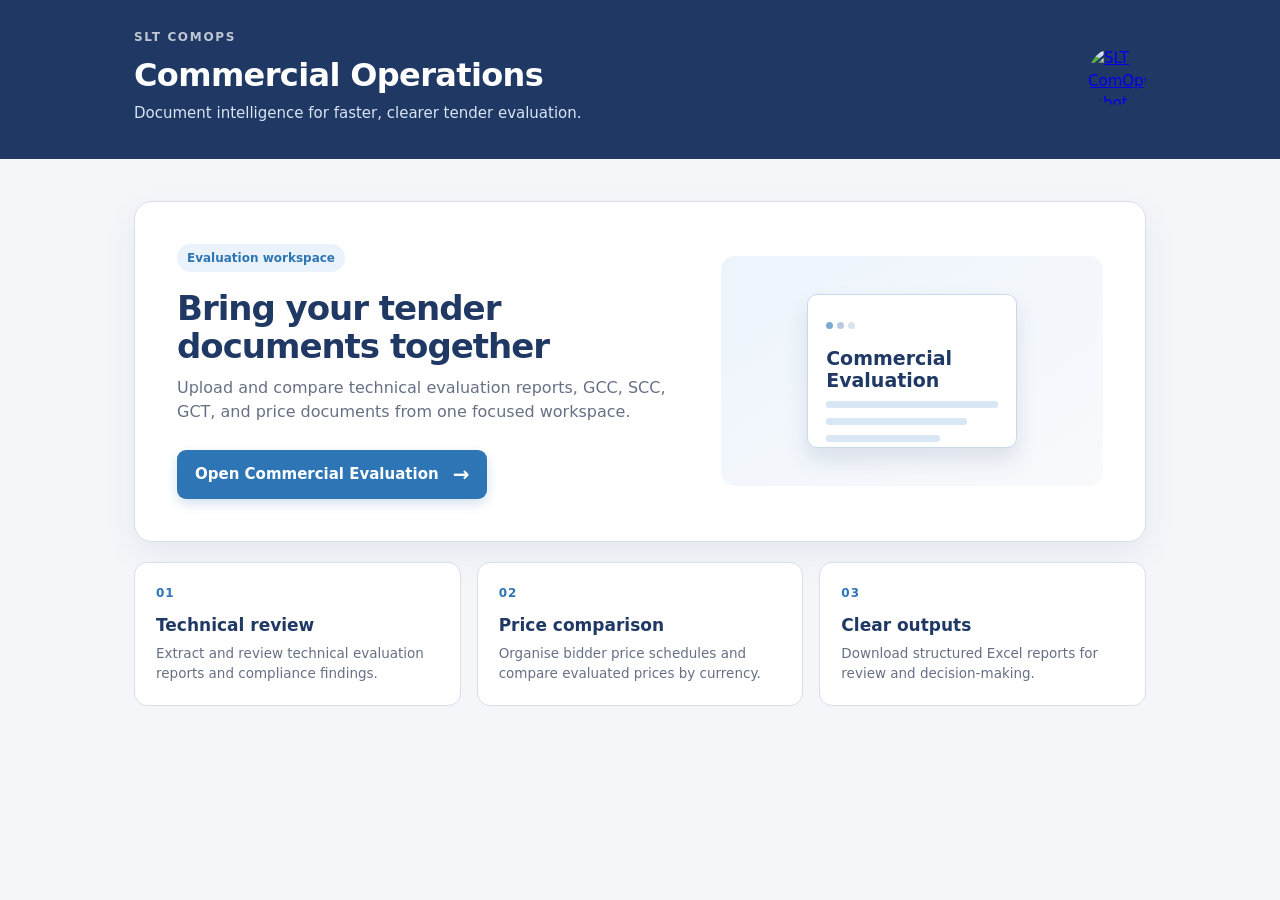
==== Frontend/Main/main.html @ 9ecb38a2 "modify the price document excel output files usd rate getting from the CBSL official site and rate u" ====
<!doctype html>
<html lang="en">
<head>
<meta charset="utf-8">
<meta name="viewport" content="width=device-width, initial-scale=1">
<title>ComOps</title>
<link rel="stylesheet" href="main.css">
</head>
<body>
<header>
  <div class="wrap header-wrap">
    <div>
      <div class="eyebrow">SLT ComOps</div>
      <h1>Commercial Operations</h1>
      <p>Document intelligence for faster, clearer tender evaluation.</p>
    </div>
    <a class="robot-display header-robot" href="/chatbot" aria-label="Open ComOps chatbot" title="Open ComOps chatbot"><img class="robot-art" src="/chatbot.jpg" alt="SLT ComOps robot"></a>
  </div>
</header>
<main>
  <div class="wrap">
    <section class="hero-card">
      <div class="hero-copy">
        <span class="pill">Evaluation workspace</span>
        <h2>Bring your tender documents together</h2>
        <p>Upload and compare technical evaluation reports, GCC, SCC, GCT, and price documents from one focused workspace.</p>
        <a class="primary-button" href="/commercial-evaluation">Open Commercial Evaluation <span aria-hidden="true">→</span></a>
      </div>
      <div class="hero-visual" aria-hidden="true">
        <div class="visual-window"><span></span><span></span><span></span><b>Commercial<br>Evaluation</b><i></i><i></i><i></i></div>
      </div>
    </section>
    <section class="feature-grid" aria-label="Available capabilities">
      <article><div class="feature-icon">01</div><h3>Technical review</h3><p>Extract and review technical evaluation reports and compliance findings.</p></article>
      <article><div class="feature-icon">02</div><h3>Price comparison</h3><p>Organise bidder price schedules and compare evaluated prices by currency.</p></article>
      <article><div class="feature-icon">03</div><h3>Clear outputs</h3><p>Download structured Excel reports for review and decision-making.</p></article>
    </section>
  </div>
</main>
</body>
</html>
---- Frontend/Main/main.css ----
:root{--navy:#1f3864;--blue:#2e75b6;--bg:#f4f6fa;--card:#fff;--ink:#1c2530;--mut:#667085;--line:#d9dee7;--soft:#eaf2fb}
*{box-sizing:border-box}
body{margin:0;background:var(--bg);color:var(--ink);font:15px/1.5 system-ui,-apple-system,"Segoe UI",Roboto,sans-serif}
.wrap{max-width:1060px;margin:0 auto;padding:0 24px}
header{background:var(--navy);color:#fff;padding:28px 0 34px}
.header-wrap{display:flex;align-items:center;justify-content:space-between;gap:24px}
.eyebrow{font-size:12px;letter-spacing:.14em;text-transform:uppercase;opacity:.72;font-weight:700}
h1{margin:5px 0 3px;font-size:32px;letter-spacing:-.02em}
header p{margin:0;color:#d9e4f4;font-size:15px}
.header-robot{display:block;width:58px;height:58px;overflow:hidden;border-radius:50%;flex:0 0 58px}
.robot-art{display:block;width:100%;height:100%;object-fit:cover}
main{padding:42px 0 64px}
.hero-card{display:grid;grid-template-columns:1.15fr .85fr;gap:28px;align-items:center;background:var(--card);border:1px solid var(--line);border-radius:18px;padding:42px;box-shadow:0 12px 32px rgba(31,56,100,.07)}
.pill{display:inline-block;padding:5px 10px;border-radius:99px;background:var(--soft);color:var(--blue);font-size:12px;font-weight:700}
h2{margin:17px 0 10px;color:var(--navy);font-size:34px;line-height:1.14;letter-spacing:-.03em}
.hero-copy p{max-width:560px;margin:0 0 26px;color:var(--mut);font-size:16px}
.primary-button{display:inline-flex;align-items:center;gap:14px;padding:13px 18px;border-radius:9px;background:var(--blue);color:#fff;text-decoration:none;font-weight:700;box-shadow:0 5px 12px rgba(46,117,182,.2);transition:transform .15s,background .15s}
.primary-button:hover{background:#245e94;transform:translateY(-1px)}
.primary-button span{font-size:20px;line-height:1}
.hero-visual{min-height:230px;display:grid;place-items:center;background:linear-gradient(145deg,#edf4fc,#f8fafc);border-radius:14px}
.visual-window{position:relative;width:210px;height:154px;padding:35px 18px 12px;border:1px solid #c8d8eb;border-radius:10px;background:#fff;box-shadow:0 12px 22px rgba(31,56,100,.12);color:var(--navy);font-size:19px;font-weight:800;line-height:1.12}
.visual-window>span{position:relative;display:inline-block;width:7px;height:7px;margin-right:4px;top:-18px;border-radius:50%;background:#7da9d2}.visual-window>span:nth-child(2){background:#b9cae0}.visual-window>span:nth-child(3){background:#d9e3ee}
.visual-window b{display:block;margin-top:-3px}.visual-window i{display:block;height:7px;margin-top:10px;border-radius:3px;background:#d9e6f3}.visual-window i:nth-last-child(1){width:66%}.visual-window i:nth-last-child(2){width:82%}
.feature-grid{display:grid;grid-template-columns:repeat(3,1fr);gap:16px;margin-top:20px}
.feature-grid article{background:var(--card);border:1px solid var(--line);border-radius:13px;padding:21px}
.feature-icon{color:var(--blue);font-size:12px;font-weight:800;letter-spacing:.08em}.feature-grid h3{margin:11px 0 5px;color:var(--navy);font-size:17px}.feature-grid p{margin:0;color:var(--mut);font-size:13.5px}
@media(max-width:720px){.hero-card{grid-template-columns:1fr;padding:28px}.hero-visual{min-height:190px}h2{font-size:29px}.feature-grid{grid-template-columns:1fr}.wrap{padding:0 16px}}
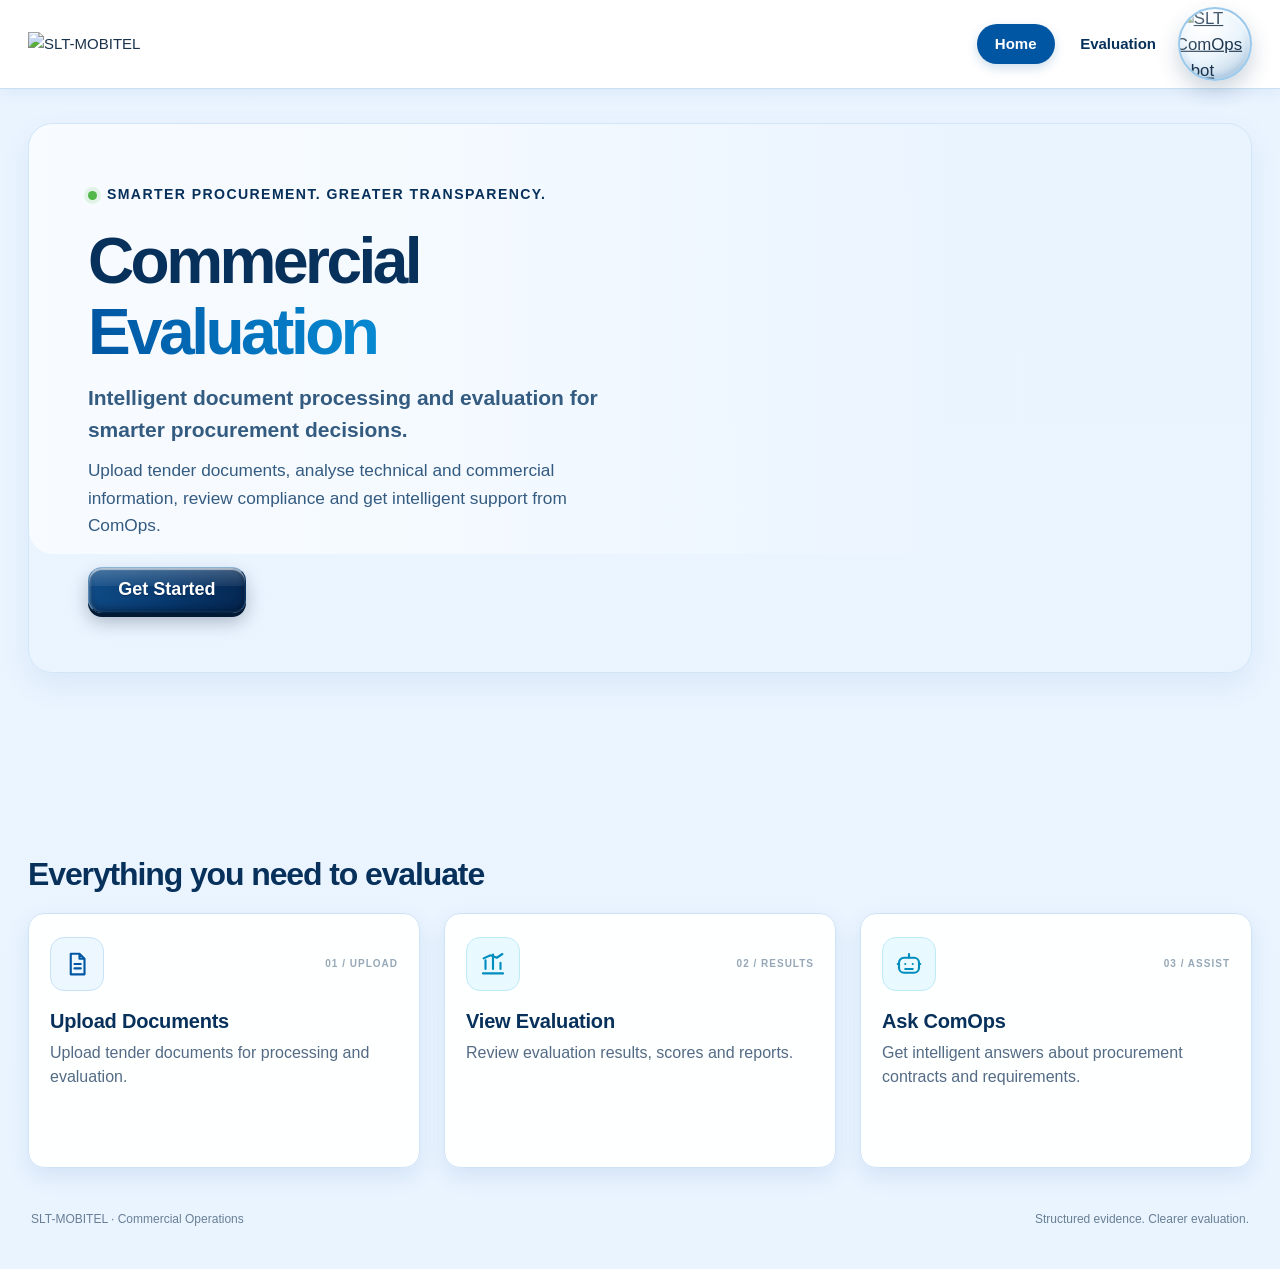
==== commit 4a78502c: "Redesign SLT-MOBITEL frontend and evaluation workflow" ====
--- a/Frontend/Main/main.html
+++ b/Frontend/Main/main.html
@@ -1,41 +1,69 @@
 <!doctype html>
 <html lang="en">
 <head>
-<meta charset="utf-8">
-<meta name="viewport" content="width=device-width, initial-scale=1">
-<title>ComOps</title>
-<link rel="stylesheet" href="main.css">
+  <meta charset="utf-8">
+  <meta name="viewport" content="width=device-width, initial-scale=1">
+  <meta name="theme-color" content="#07305B">
+  <title>SLT-MOBITEL | Commercial Operations</title>
+  <link rel="stylesheet" href="main.css">
 </head>
 <body>
-<header>
-  <div class="wrap header-wrap">
-    <div>
-      <div class="eyebrow">SLT ComOps</div>
-      <h1>Commercial Operations</h1>
-      <p>Document intelligence for faster, clearer tender evaluation.</p>
+  <header class="site-header">
+    <div class="wrap header-wrap">
+      <a class="brand-lockup" href="/" aria-label="SLT-MOBITEL Commercial Operations home">
+        <img class="slt-logo" src="/main-images/logo.png" alt="SLT-MOBITEL">
+      </a>
+      <nav class="main-nav" aria-label="Main navigation">
+        <a class="nav-link" href="/" aria-current="page">Home</a>
+        <a class="nav-link" href="/commercial-evaluation">Evaluation</a>
+        <a class="robot-display header-robot" href="/chatbot" aria-label="Open ComOps chatbot" title="Open ComOps chatbot">
+          <img class="robot-art" src="/chatbot.jpg" alt="SLT ComOps robot">
+        </a>
+      </nav>
     </div>
-    <a class="robot-display header-robot" href="/chatbot" aria-label="Open ComOps chatbot" title="Open ComOps chatbot"><img class="robot-art" src="/chatbot.jpg" alt="SLT ComOps robot"></a>
-  </div>
-</header>
-<main>
-  <div class="wrap">
-    <section class="hero-card">
-      <div class="hero-copy">
-        <span class="pill">Evaluation workspace</span>
-        <h2>Bring your tender documents together</h2>
-        <p>Upload and compare technical evaluation reports, GCC, SCC, GCT, and price documents from one focused workspace.</p>
-        <a class="primary-button" href="/commercial-evaluation">Open Commercial Evaluation <span aria-hidden="true">→</span></a>
-      </div>
-      <div class="hero-visual" aria-hidden="true">
-        <div class="visual-window"><span></span><span></span><span></span><b>Commercial<br>Evaluation</b><i></i><i></i><i></i></div>
-      </div>
-    </section>
-    <section class="feature-grid" aria-label="Available capabilities">
-      <article><div class="feature-icon">01</div><h3>Technical review</h3><p>Extract and review technical evaluation reports and compliance findings.</p></article>
-      <article><div class="feature-icon">02</div><h3>Price comparison</h3><p>Organise bidder price schedules and compare evaluated prices by currency.</p></article>
-      <article><div class="feature-icon">03</div><h3>Clear outputs</h3><p>Download structured Excel reports for review and decision-making.</p></article>
-    </section>
-  </div>
-</main>
+  </header>
+
+  <main>
+    <div class="wrap page-content">
+      <section class="hero-card" aria-labelledby="hero-title">
+        <div class="hero-copy">
+          <span class="eyebrow"><span class="eyebrow-dot"></span> Smarter procurement. Greater transparency.</span>
+          <h1 id="hero-title"><span class="title-commercial">Commercial</span><span class="title-evaluation">Evaluation</span></h1>
+          <p class="hero-support">Intelligent document processing and evaluation for smarter procurement decisions.</p>
+          <p class="hero-description">Upload tender documents, analyse technical and commercial information, review compliance and get intelligent support from ComOps.</p>
+          <div class="hero-actions">
+            <a class="primary-button" href="/commercial-evaluation" aria-label="Get started and open Commercial Evaluation">Get Started</a>
+          </div>
+        </div>
+        <div class="hero-visual" aria-label="SLT-MOBITEL office building">
+          <img class="building-image" src="/main-images/background.png" alt="SLT-MOBITEL building beneath a blue sky">
+          <span class="image-curve image-curve-cyan" aria-hidden="true"></span>
+          <span class="image-curve image-curve-green" aria-hidden="true"></span>
+        </div>
+      </section>
+
+      <section class="capabilities" aria-labelledby="capabilities-title">
+        <div class="section-heading">
+          <div><h2 id="capabilities-title">Everything you need to evaluate</h2></div>
+        </div>
+        <div class="feature-grid">
+          <a class="feature-card feature-technical" href="/commercial-evaluation" aria-label="Upload tender documents">
+            <div class="feature-heading"><span class="feature-icon" aria-hidden="true"><svg viewBox="0 0 24 24"><path d="M7 3.75h7l4 4v12.5H7zM14 3.75v4h4M10 12h5M10 15.5h5"/></svg></span><span class="feature-index">01 / UPLOAD</span></div>
+            <h3>Upload Documents</h3><p>Upload tender documents for processing and evaluation.</p>
+          </a>
+          <a class="feature-card feature-pricing" href="/commercial-evaluation" aria-label="Open the evaluation workspace to view results">
+            <div class="feature-heading"><span class="feature-icon" aria-hidden="true"><svg viewBox="0 0 24 24"><path d="M4 19.5h16M6 16V9m6 7V4.5m6 11.5v-5"/><path d="M4.5 7.5 10 5l5 2 4.5-3"/></svg></span><span class="feature-index">02 / RESULTS</span></div>
+            <h3>View Evaluation</h3><p>Review evaluation results, scores and reports.</p>
+          </a>
+          <a class="feature-card feature-comops" href="/chatbot" aria-label="Ask ComOps about procurement contracts and requirements">
+            <div class="feature-heading"><span class="feature-icon" aria-hidden="true"><svg viewBox="0 0 24 24"><rect x="4" y="7" width="16" height="12" rx="4"/><path d="M9 12h.01M15 12h.01M9 16h6M12 4v3M3 12h1M20 12h1"/></svg></span><span class="feature-index">03 / ASSIST</span></div>
+            <h3>Ask ComOps</h3><p>Get intelligent answers about procurement contracts and requirements.</p>
+          </a>
+        </div>
+      </section>
+
+      <footer class="page-footer"><span>SLT-MOBITEL · Commercial Operations</span><span>Structured evidence. Clearer evaluation.</span></footer>
+    </div>
+  </main>
 </body>
 </html>
--- a/Frontend/Main/main.css
+++ b/Frontend/Main/main.css
@@ -1,27 +1,508 @@
-:root{--navy:#1f3864;--blue:#2e75b6;--bg:#f4f6fa;--card:#fff;--ink:#1c2530;--mut:#667085;--line:#d9dee7;--soft:#eaf2fb}
-*{box-sizing:border-box}
-body{margin:0;background:var(--bg);color:var(--ink);font:15px/1.5 system-ui,-apple-system,"Segoe UI",Roboto,sans-serif}
-.wrap{max-width:1060px;margin:0 auto;padding:0 24px}
-header{background:var(--navy);color:#fff;padding:28px 0 34px}
-.header-wrap{display:flex;align-items:center;justify-content:space-between;gap:24px}
-.eyebrow{font-size:12px;letter-spacing:.14em;text-transform:uppercase;opacity:.72;font-weight:700}
-h1{margin:5px 0 3px;font-size:32px;letter-spacing:-.02em}
-header p{margin:0;color:#d9e4f4;font-size:15px}
-.header-robot{display:block;width:58px;height:58px;overflow:hidden;border-radius:50%;flex:0 0 58px}
-.robot-art{display:block;width:100%;height:100%;object-fit:cover}
-main{padding:42px 0 64px}
-.hero-card{display:grid;grid-template-columns:1.15fr .85fr;gap:28px;align-items:center;background:var(--card);border:1px solid var(--line);border-radius:18px;padding:42px;box-shadow:0 12px 32px rgba(31,56,100,.07)}
-.pill{display:inline-block;padding:5px 10px;border-radius:99px;background:var(--soft);color:var(--blue);font-size:12px;font-weight:700}
-h2{margin:17px 0 10px;color:var(--navy);font-size:34px;line-height:1.14;letter-spacing:-.03em}
-.hero-copy p{max-width:560px;margin:0 0 26px;color:var(--mut);font-size:16px}
-.primary-button{display:inline-flex;align-items:center;gap:14px;padding:13px 18px;border-radius:9px;background:var(--blue);color:#fff;text-decoration:none;font-weight:700;box-shadow:0 5px 12px rgba(46,117,182,.2);transition:transform .15s,background .15s}
-.primary-button:hover{background:#245e94;transform:translateY(-1px)}
-.primary-button span{font-size:20px;line-height:1}
-.hero-visual{min-height:230px;display:grid;place-items:center;background:linear-gradient(145deg,#edf4fc,#f8fafc);border-radius:14px}
-.visual-window{position:relative;width:210px;height:154px;padding:35px 18px 12px;border:1px solid #c8d8eb;border-radius:10px;background:#fff;box-shadow:0 12px 22px rgba(31,56,100,.12);color:var(--navy);font-size:19px;font-weight:800;line-height:1.12}
-.visual-window>span{position:relative;display:inline-block;width:7px;height:7px;margin-right:4px;top:-18px;border-radius:50%;background:#7da9d2}.visual-window>span:nth-child(2){background:#b9cae0}.visual-window>span:nth-child(3){background:#d9e3ee}
-.visual-window b{display:block;margin-top:-3px}.visual-window i{display:block;height:7px;margin-top:10px;border-radius:3px;background:#d9e6f3}.visual-window i:nth-last-child(1){width:66%}.visual-window i:nth-last-child(2){width:82%}
-.feature-grid{display:grid;grid-template-columns:repeat(3,1fr);gap:16px;margin-top:20px}
-.feature-grid article{background:var(--card);border:1px solid var(--line);border-radius:13px;padding:21px}
-.feature-icon{color:var(--blue);font-size:12px;font-weight:800;letter-spacing:.08em}.feature-grid h3{margin:11px 0 5px;color:var(--navy);font-size:17px}.feature-grid p{margin:0;color:var(--mut);font-size:13.5px}
-@media(max-width:720px){.hero-card{grid-template-columns:1fr;padding:28px}.hero-visual{min-height:190px}h2{font-size:29px}.feature-grid{grid-template-columns:1fr}.wrap{padding:0 16px}}
+:root {
+  color-scheme: light;
+  --slt-blue: #0056a2;
+  --slt-navy: #07305b;
+  --slt-green: #50b748;
+  --slt-cyan: #00b4eb;
+  --ink: #19324b;
+  --muted: #657b90;
+  --line: #dce7f0;
+  --page: #f1f6fb;
+  --white: #fff;
+}
+
+* { box-sizing: border-box; }
+html { scroll-behavior: smooth; }
+body {
+  min-width: 320px;
+  margin: 0;
+  color: var(--ink);
+  background: var(--page);
+  font: 15px/1.55 Inter, "Segoe UI", Arial, sans-serif;
+}
+a { color: inherit; }
+.wrap { width: min(1160px, calc(100% - 48px)); margin: 0 auto; }
+
+.site-header {
+  position: relative;
+  z-index: 2;
+  border-bottom: 1px solid rgba(220, 231, 240, .85);
+  background: rgba(255, 255, 255, .92);
+  box-shadow: 0 4px 16px rgba(7, 48, 91, .045);
+  backdrop-filter: blur(16px);
+}
+.header-wrap { display: flex; min-height: 82px; align-items: center; justify-content: space-between; gap: 24px; }
+.brand-lockup { display: grid; gap: 1px; text-decoration: none; }
+.brand-wordmark { color: var(--slt-navy); font-size: 20px; font-weight: 850; letter-spacing: -.055em; line-height: 1.1; }
+.brand-wordmark span { color: var(--slt-green); }
+.brand-caption { color: #7790a6; font-size: 9px; font-weight: 750; letter-spacing: .17em; }
+.main-nav { display: flex; align-items: center; gap: 24px; }
+.nav-link { color: var(--slt-navy); font-size: 13px; font-weight: 700; text-decoration: none; transition: color .18s ease; }
+.nav-link[aria-current="page"] { color: var(--slt-blue); }
+.nav-link:hover { color: var(--slt-blue); }
+.robot-display {
+  position: relative;
+  display: block;
+  width: 58px;
+  height: 58px;
+  overflow: hidden;
+  border: 2px solid #a5c9e8;
+  border-radius: 50%;
+  background: radial-gradient(circle at 35% 25%, #fff, #e9f4fc 55%, #c6def3);
+  box-shadow: 0 8px 18px rgba(7, 48, 91, .15), inset 0 1px 3px #fff;
+  transition: transform .2s ease, box-shadow .2s ease;
+}
+.robot-display:hover { transform: translateY(-2px); box-shadow: 0 11px 22px rgba(7, 48, 91, .2), inset 0 1px 3px #fff; }
+.robot-art { display: block; width: 100%; height: 100%; object-fit: cover; object-position: center 46%; transform: scale(1.12); }
+.robot-display::after { position: absolute; inset: 0; border-radius: inherit; background: linear-gradient(145deg, rgba(255,255,255,.36), transparent 55%, rgba(7,48,91,.12)); content: ""; pointer-events: none; }
+.robot-display:focus-visible, a:focus-visible { outline: 3px solid rgba(0, 180, 235, .55); outline-offset: 3px; }
+
+main { padding: 44px 0 28px; }
+.page-content { display: grid; gap: 34px; }
+.hero-card {
+  position: relative;
+  display: grid;
+  grid-template-columns: minmax(0, 1.02fr) minmax(360px, .98fr);
+  align-items: center;
+  gap: 32px;
+  min-height: 400px;
+  overflow: hidden;
+  padding: clamp(34px, 5vw, 62px);
+  border: 1px solid rgba(133, 183, 222, .32);
+  border-radius: 28px;
+  background: linear-gradient(119deg, #07305b 0%, #064b87 58%, #006aad 100%);
+  box-shadow: 0 22px 55px rgba(7, 48, 91, .17), inset 0 1px rgba(255,255,255,.12);
+  color: var(--white);
+}
+.hero-card::before { position: absolute; top: -210px; right: 23%; width: 430px; height: 430px; border: 1px solid rgba(133, 215, 246, .15); border-radius: 50%; content: ""; }
+.hero-card::after { position: absolute; right: -145px; bottom: -275px; width: 520px; height: 520px; border: 1px solid rgba(133, 215, 246, .12); border-radius: 50%; content: ""; }
+.hero-copy { position: relative; z-index: 1; max-width: 600px; }
+.eyebrow, .section-kicker { display: inline-flex; align-items: center; gap: 9px; color: #a8dbf4; font-size: 10px; font-weight: 800; letter-spacing: .16em; text-transform: uppercase; }
+.eyebrow-dot, .assistant-label span { width: 8px; height: 8px; border-radius: 50%; background: var(--slt-green); box-shadow: 0 0 0 4px rgba(80,183,72,.13); }
+.hero-card h1 { max-width: 610px; margin: 18px 0 14px; color: #fff; font-size: clamp(38px, 5vw, 58px); font-weight: 760; letter-spacing: -.055em; line-height: 1.04; }
+.hero-copy > p { max-width: 540px; margin: 0; color: rgba(235, 245, 253, .82); font-size: 16px; line-height: 1.75; }
+.hero-actions { display: flex; flex-wrap: wrap; gap: 12px; margin-top: 26px; }
+.primary-button, .secondary-button { display: inline-flex; min-height: 48px; align-items: center; justify-content: center; gap: 14px; padding: 0 18px; border: 1px solid transparent; border-radius: 11px; font-size: 13px; font-weight: 750; text-decoration: none; transition: transform .18s ease, box-shadow .18s ease, background .18s ease; }
+.primary-button { background: var(--slt-green); color: #073b2d; box-shadow: 0 8px 20px rgba(13, 36, 35, .2), inset 0 1px rgba(255,255,255,.28); }
+.primary-button:hover { transform: translateY(-2px); background: #63c35a; box-shadow: 0 12px 24px rgba(13, 36, 35, .26); }
+.primary-button span, .secondary-button span { font-size: 19px; line-height: 1; }
+.secondary-button { border-color: rgba(220, 239, 252, .38); background: rgba(255,255,255,.07); color: #fff; }
+.secondary-button:hover { transform: translateY(-2px); background: rgba(255,255,255,.14); }
+.hero-trust { display: flex; align-items: center; gap: 8px; margin-top: 23px; color: rgba(229, 242, 252, .72); font-size: 11px; }
+.trust-mark { display: grid; width: 17px; height: 17px; place-items: center; border-radius: 50%; background: rgba(80,183,72,.2); color: #8be183; font-size: 11px; font-weight: 900; }
+
+.hero-visual { position: relative; z-index: 1; display: grid; min-height: 280px; place-items: center; }
+.evaluation-preview { position: relative; z-index: 1; width: min(100%, 400px); padding: 19px; border: 1px solid rgba(207, 231, 248, .7); border-radius: 19px; background: linear-gradient(145deg, rgba(255,255,255,.98), rgba(237,246,253,.96)); box-shadow: 0 25px 55px rgba(0, 24, 51, .3), inset 0 1px #fff; color: var(--slt-navy); transform: rotate(1.2deg); }
+.preview-top { display: flex; align-items: center; justify-content: space-between; gap: 8px; padding-bottom: 15px; border-bottom: 1px solid #e1ebf3; }
+.preview-brand { display: flex; align-items: center; gap: 8px; color: #4b6781; font-size: 10px; font-weight: 750; }
+.preview-brand i { width: 9px; height: 9px; border-radius: 3px; background: var(--slt-blue); box-shadow: 4px 4px 0 rgba(0,180,235,.5); }
+.preview-status { padding: 5px 7px; border-radius: 20px; background: #eaf7e8; color: #32802c; font-size: 7px; font-weight: 850; letter-spacing: .08em; }
+.preview-title { margin: 15px 0 9px; color: #173f66; font-size: 14px; font-weight: 800; }
+.preview-step { display: grid; grid-template-columns: 27px minmax(0,1fr) 20px; align-items: center; gap: 10px; padding: 10px 9px; border-bottom: 1px solid #edf2f6; }
+.preview-number { display: grid; width: 25px; height: 25px; place-items: center; border-radius: 8px; background: #e6f0fa; color: var(--slt-blue); font-size: 9px; font-weight: 850; }
+.preview-number.cyan { background: #e2f8fd; color: #048cb4; }
+.preview-number.green { background: #eaf7e8; color: #398a33; }
+.preview-step b, .preview-step small { display: block; }
+.preview-step b { color: #294964; font-size: 10px; }
+.preview-step small { margin-top: 2px; color: #8799a8; font-size: 8px; }
+.preview-check { color: #50b748; font-size: 14px; font-weight: 900; }
+.preview-arrow { color: #00a6d6; font-size: 14px; }
+.preview-footer { display: flex; align-items: center; gap: 4px; padding: 13px 9px 0; }
+.preview-footer span { width: 5px; height: 5px; border-radius: 50%; background: #b5cadd; }
+.preview-footer span:first-child { background: var(--slt-green); }
+.preview-footer b { margin-left: auto; color: #8294a5; font-size: 8px; font-weight: 650; }
+.visual-orbit { position: absolute; border: 1px solid rgba(119, 217, 246, .2); border-radius: 50%; }
+.orbit-one { width: 350px; height: 350px; }
+.orbit-two { width: 270px; height: 270px; border-style: dashed; }
+.visual-accent { position: absolute; z-index: 2; width: 14px; height: 14px; border: 3px solid #b6eaff; border-radius: 50%; background: var(--slt-cyan); box-shadow: 0 0 18px rgba(0,180,235,.5); }
+.accent-cyan { top: 13%; right: 4%; }
+.accent-green { right: 12%; bottom: 12%; width: 11px; height: 11px; border-color: #bdf0b9; background: var(--slt-green); box-shadow: 0 0 18px rgba(80,183,72,.46); }
+
+.capabilities { display: grid; gap: 18px; }
+.section-heading { display: flex; align-items: end; justify-content: space-between; gap: 20px; }
+.section-kicker { color: var(--slt-blue); font-size: 9px; }
+.section-heading h2 { margin: 5px 0 0; color: var(--slt-navy); font-size: clamp(23px, 3vw, 30px); letter-spacing: -.035em; line-height: 1.2; }
+.section-heading > p { max-width: 270px; margin: 0 0 2px; color: var(--muted); font-size: 12px; }
+.feature-grid { display: grid; grid-template-columns: repeat(4, minmax(0,1fr)); gap: 14px; }
+.feature-card { position: relative; min-height: 220px; overflow: hidden; padding: 21px; border: 1px solid var(--line); border-radius: 17px; background: rgba(255,255,255,.9); box-shadow: 0 8px 22px rgba(7,48,91,.045); transition: transform .2s ease, box-shadow .2s ease, border-color .2s ease; }
+.feature-card:hover { transform: translateY(-3px); border-color: #bdd7ec; box-shadow: 0 14px 28px rgba(7,48,91,.09); }
+.feature-heading { display: flex; align-items: center; justify-content: space-between; }
+.feature-icon { display: grid; width: 42px; height: 42px; place-items: center; border: 1px solid #d6e8f5; border-radius: 12px; background: #edf6fc; color: var(--slt-blue); }
+.feature-icon svg { width: 22px; height: 22px; fill: none; stroke: currentColor; stroke-width: 1.7; stroke-linecap: round; stroke-linejoin: round; }
+.feature-pricing .feature-icon { border-color: #d7f0f7; background: #eaf9fc; color: #048db8; }
+.feature-comops .feature-icon { border-color: #d7f0f7; background: #eaf9fc; color: #048db8; }
+.feature-reports .feature-icon { border-color: #d9efd7; background: #eff9ee; color: #3a9735; }
+.feature-index { color: #96a8b7; font-size: 8px; font-weight: 800; letter-spacing: .1em; }
+.feature-card h3 { margin: 17px 0 7px; color: var(--slt-navy); font-size: 16px; letter-spacing: -.01em; }
+.feature-card p { min-height: 43px; margin: 0; color: var(--muted); font-size: 12px; line-height: 1.65; }
+.feature-card > a { display: inline-flex; align-items: center; gap: 7px; margin-top: 15px; color: var(--slt-blue); font-size: 11px; font-weight: 800; text-decoration: none; }
+.feature-card > a:hover { color: var(--slt-navy); }
+
+.assistant-card { display: flex; align-items: center; gap: 17px; padding: 18px 22px; border: 1px solid #cfe3f1; border-radius: 17px; background: linear-gradient(100deg, #eaf5fb, #f7fbfd 66%, #eff9ed); box-shadow: 0 7px 18px rgba(7,48,91,.045); }
+.assistant-robot { width: 64px; height: 64px; flex: 0 0 64px; }
+.assistant-copy { min-width: 0; }
+.assistant-label { display: flex; align-items: center; gap: 7px; color: #4a7893; font-size: 8px; font-weight: 850; letter-spacing: .11em; }
+.assistant-label span { width: 6px; height: 6px; box-shadow: none; }
+.assistant-copy h2 { margin: 3px 0 1px; color: var(--slt-navy); font-size: 16px; }
+.assistant-copy p { margin: 0; color: var(--muted); font-size: 11px; }
+.assistant-link { display: inline-flex; align-items: center; gap: 14px; margin-left: auto; padding: 10px 13px; border: 1px solid #bdd9ec; border-radius: 9px; background: #fff; color: var(--slt-blue); font-size: 11px; font-weight: 800; text-decoration: none; white-space: nowrap; transition: background .15s ease, transform .15s ease; }
+.assistant-link:hover { transform: translateY(-1px); background: #f3fafe; }
+.page-footer { display: flex; justify-content: space-between; gap: 15px; padding: 0 3px 10px; color: #8295a7; font-size: 9px; }
+
+/* Bright SLT-MOBITEL hero treatment from the supplied reference. */
+.hero-card { border-color: #cfe3f3; background: linear-gradient(118deg, #fff 0%, #f5faff 52%, #e8f6fc 100%); box-shadow: 0 18px 42px rgba(7,48,91,.1), inset 0 1px #fff; color: var(--slt-navy); }
+.hero-card::before { border-color: rgba(0,86,162,.11); }
+.hero-card::after { right: -140px; bottom: -345px; width: 650px; height: 440px; border: 0; border-radius: 50%; background: linear-gradient(165deg, transparent 43%, rgba(0,180,235,.13) 44% 48%, rgba(0,86,162,.11) 49% 53%, rgba(80,183,72,.2) 54% 57%, transparent 58%); }
+.eyebrow, .section-kicker { color: #17669c; }
+.hero-card h1 { color: #07305b; }
+.hero-copy > p { color: #526f87; }
+.hero-trust { color: #658197; }
+.trust-mark { background: rgba(80,183,72,.14); color: #348b30; }
+.secondary-button { border-color: #bdd6e9; background: rgba(255,255,255,.82); color: #0056a2; box-shadow: 0 4px 11px rgba(7,48,91,.045); }
+.secondary-button:hover { background: #fff; }
+.visual-orbit { border-color: rgba(0,86,162,.11); }
+.orbit-two { border-color: rgba(0,180,235,.2); }
+.visual-accent { border-color: #d9f2fa; box-shadow: 0 3px 9px rgba(7,48,91,.12); }
+.accent-cyan { border-color: #b9eefa; }
+.accent-green { border-color: #d4efcf; }
+
+@media (max-width: 900px) {
+  .hero-card { grid-template-columns: 1fr minmax(280px, .8fr); gap: 18px; padding: 38px; }
+  .hero-card h1 { font-size: clamp(35px, 5.4vw, 49px); }
+  .hero-visual { min-height: 250px; }
+  .evaluation-preview { padding: 15px; }
+  .orbit-one { width: 290px; height: 290px; }
+  .orbit-two { width: 230px; height: 230px; }
+  .feature-grid { grid-template-columns: repeat(2, minmax(0,1fr)); }
+}
+@media (max-width: 700px) {
+  .wrap { width: min(100% - 32px, 560px); }
+  .header-wrap { min-height: 70px; }
+  .main-nav { gap: 9px; }
+  .nav-link { max-width: 82px; font-size: 9px; text-align: center; }
+  .nav-secondary { display: none; }
+  .header-robot { width: 48px; height: 48px; }
+  main { padding-top: 22px; }
+  .page-content { gap: 26px; }
+  .hero-card { grid-template-columns: 1fr; gap: 15px; padding: 29px 23px 20px; border-radius: 21px; }
+  .hero-card h1 { max-width: 500px; font-size: clamp(34px, 10vw, 45px); }
+  .hero-copy > p { font-size: 14px; }
+  .hero-visual { min-height: 245px; }
+  .evaluation-preview { width: min(100%, 360px); }
+  .section-heading { align-items: start; flex-direction: column; gap: 5px; }
+  .section-heading > p { max-width: none; }
+  .feature-grid { grid-template-columns: 1fr; gap: 10px; }
+  .feature-card { min-height: 0; padding: 17px; }
+  .feature-card p { min-height: 0; }
+  .assistant-card { align-items: flex-start; flex-wrap: wrap; padding: 15px; }
+  .assistant-robot { width: 54px; height: 54px; flex-basis: 54px; }
+  .assistant-copy { flex: 1; padding-top: 3px; }
+  .assistant-copy h2 { font-size: 14px; }
+  .assistant-copy p { line-height: 1.5; }
+  .assistant-link { width: 100%; justify-content: space-between; margin: 0; }
+  .page-footer { flex-direction: column; gap: 2px; }
+}
+@media (prefers-reduced-motion: reduce) {
+  *, *::before, *::after { scroll-behavior: auto !important; animation-duration: .01ms !important; transition-duration: .01ms !important; }
+}
+
+/* Homepage refinement using the supplied SLT-MOBITEL image assets. */
+.wrap { width: min(1280px, calc(100% - 56px)); }
+.site-header { background: #fff; }
+.header-wrap { min-height: 88px; }
+.brand-lockup { flex: 0 0 auto; }
+.slt-logo { display: block; width: clamp(165px, 15vw, 190px); height: auto; object-fit: contain; }
+.main-nav { gap: clamp(13px, 2vw, 27px); }
+.nav-link { color: #07305b; font-size: 15px; font-weight: 600; white-space: nowrap; }
+.nav-link[aria-current="page"] { position: relative; color: #0056a2; }
+.nav-link[aria-current="page"]::after { position: absolute; right: 0; bottom: -10px; left: 0; height: 3px; border-radius: 3px; background: #50b748; content: ""; }
+main { padding: 34px 0 30px; }
+.page-content { gap: 42px; }
+.hero-card {
+  grid-template-columns: minmax(0, 1.04fr) minmax(0, .96fr);
+  gap: 0;
+  min-height: 490px;
+  padding: 0;
+  border-radius: 24px;
+  background: linear-gradient(115deg, #fff 0%, #f8fbff 59%, #edf7fb 100%);
+  box-shadow: 0 17px 40px rgba(7,48,91,.105), inset 0 1px #fff;
+}
+.hero-card::before, .hero-card::after { display: none; }
+.hero-copy { max-width: none; padding: clamp(30px, 4.6vw, 62px); }
+.eyebrow { gap: 10px; color: #0056a2; font-size: clamp(12px, 1.1vw, 15px); letter-spacing: .1em; }
+.eyebrow-dot { flex: 0 0 9px; width: 9px; height: 9px; }
+.hero-card h1 { max-width: 630px; margin: 20px 0 15px; color: #07305b; font-size: clamp(48px, 5.2vw, 64px); font-weight: 780; letter-spacing: -.055em; line-height: 1.1; }
+.hero-copy > p { max-width: 610px; margin: 0; color: #536b85; }
+.hero-copy > .hero-support { font-size: clamp(18px, 1.65vw, 21px); font-weight: 600; line-height: 1.5; }
+.hero-copy > .hero-description { margin-top: 12px; font-size: clamp(16px, 1.35vw, 18px); line-height: 1.6; }
+.hero-actions { margin-top: 27px; }
+.primary-button, .secondary-button { min-height: 54px; padding-inline: 22px; border-radius: 10px; font-size: 17px; font-weight: 700; }
+.primary-button { background: #50b748; color: #fff; box-shadow: 0 7px 16px rgba(48,139,45,.22); }
+.primary-button:hover { background: #45a83f; box-shadow: 0 10px 20px rgba(48,139,45,.25); }
+.secondary-button { font-size: 15px; }
+.hero-trust { margin-top: 21px; color: #536b85; font-size: 14px; }
+.trust-mark { width: 21px; height: 21px; background: #e9f7e7; color: #328b35; font-size: 13px; }
+.hero-visual { min-width: 0; min-height: 490px; height: 100%; overflow: hidden; border-radius: 0 23px 23px 0; background: #d9ecf7; }
+.building-image { display: block; width: 100%; height: 100%; min-height: 490px; object-fit: cover; object-position: 59% 50%; }
+.hero-visual::before { position: absolute; z-index: 1; inset: 0 auto 0 0; width: 33%; background: linear-gradient(90deg, rgba(248,251,255,.94), rgba(248,251,255,.56) 42%, rgba(248,251,255,0)); content: ""; pointer-events: none; }
+.image-curve { position: absolute; z-index: 2; right: -115px; bottom: -116px; width: 650px; height: 205px; border: 10px solid transparent; border-top-color: rgba(0,86,162,.78); border-radius: 50%; transform: rotate(-9deg); pointer-events: none; }
+.image-curve-cyan { right: -146px; bottom: -133px; width: 690px; border-top-color: rgba(0,180,235,.77); transform: rotate(-8deg); }
+.image-curve-green { right: -157px; bottom: -153px; width: 720px; border-top-color: rgba(80,183,72,.8); transform: rotate(-7deg); }
+.capabilities { gap: 20px; }
+.section-heading h2 { font-size: clamp(26px, 2.6vw, 32px); }
+.section-heading > p { max-width: 370px; color: #536b85; font-size: 16px; }
+.feature-grid { grid-template-columns: repeat(4, minmax(0, 1fr)); gap: 16px; }
+.feature-card { display: flex; min-height: 255px; flex-direction: column; padding: 23px 21px; border-color: #d6e6f2; border-radius: 16px; box-shadow: 0 8px 21px rgba(7,48,91,.055); color: inherit; text-decoration: none; }
+.feature-card:hover { transform: translateY(-4px); border-color: #a9cce4; box-shadow: 0 14px 26px rgba(7,48,91,.1); }
+.feature-icon { width: 54px; height: 54px; border-radius: 14px; }
+.feature-icon svg { width: 30px; height: 30px; }
+.feature-index { font-size: 10px; }
+.feature-card h3 { margin: 18px 0 7px; font-size: 20px; line-height: 1.25; }
+.feature-card p { min-height: 0; color: #536b85; font-size: 16px; line-height: 1.5; }
+.feature-action { display: inline-flex; align-items: center; gap: 7px; margin-top: auto; padding-top: 17px; color: #0056a2; font-size: 14px; font-weight: 750; }
+.feature-action > span { color: #50b748; font-size: 18px; transition: transform .16s ease; }
+.feature-card:hover .feature-action > span { transform: translateX(3px); }
+.assistant-card { gap: 20px; padding: 20px 24px; border-color: #d2e6f2; }
+.assistant-copy h2 { font-size: 20px; }
+.assistant-copy p { color: #536b85; font-size: 15px; }
+.assistant-label { font-size: 10px; }
+.assistant-link { padding: 12px 15px; font-size: 14px; }
+.page-footer { color: #687f95; font-size: 12px; }
+
+@media (max-width: 1000px) {
+  .main-nav { gap: 14px; }
+  .nav-link { font-size: 13px; }
+  .hero-card { grid-template-columns: minmax(0, 1fr) minmax(0, .9fr); gap: 0; min-height: 430px; padding: 0; }
+  .hero-copy { padding: 34px; }
+  .hero-visual, .building-image { min-height: 430px; }
+  .hero-card h1 { font-size: clamp(43px, 5vw, 54px); }
+  .feature-grid { grid-template-columns: repeat(2, minmax(0, 1fr)); }
+}
+@media (max-width: 700px) {
+  .wrap { width: min(100% - 32px, 560px); }
+  .header-wrap { min-height: 0; flex-wrap: wrap; justify-content: space-between; gap: 10px; padding-block: 12px; }
+  .slt-logo { width: 165px; }
+  .main-nav { width: 100%; flex-wrap: wrap; justify-content: flex-start; gap: 8px 14px; }
+  .nav-link { max-width: none; overflow-wrap: anywhere; font-size: 13px; line-height: 1.3; white-space: normal; }
+  .nav-secondary { display: inline; }
+  .nav-link[aria-current="page"]::after { bottom: -5px; }
+  .header-robot { width: 42px; height: 42px; flex: 0 0 42px; }
+  main { padding-top: 18px; }
+  .page-content { gap: 30px; }
+  .hero-card { grid-template-columns: 1fr; min-height: 0; border-radius: 19px; }
+  .hero-copy { padding: 28px 23px 23px; }
+  .eyebrow { font-size: 14px; letter-spacing: .055em; }
+  .hero-card h1 { margin: 15px 0 11px; font-size: clamp(39px, 11vw, 50px); line-height: 1.08; }
+  .hero-copy > .hero-support { font-size: 18px; }
+  .hero-copy > .hero-description { font-size: 16px; }
+  .hero-actions { margin-top: 20px; }
+  .primary-button { width: 100%; font-size: 17px; }
+  .secondary-button { min-height: 46px; font-size: 15px; }
+  .hero-trust { font-size: 13px; }
+  .hero-visual { min-height: 270px; height: 270px; margin: 0 12px 12px; border-radius: 13px; }
+  .building-image { min-height: 270px; object-position: 58% 46%; }
+  .hero-visual::before { width: 24%; }
+  .image-curve { right: -200px; bottom: -159px; }
+  .image-curve-cyan { right: -220px; bottom: -174px; }
+  .image-curve-green { right: -240px; bottom: -190px; }
+  .section-heading { align-items: start; flex-direction: column; gap: 6px; }
+  .feature-grid { grid-template-columns: 1fr; gap: 11px; }
+  .feature-card { min-height: 0; padding: 18px; }
+  .feature-card h3 { margin-top: 13px; font-size: 19px; }
+  .feature-card p { font-size: 15px; }
+  .feature-action { padding-top: 12px; }
+  .assistant-card { align-items: flex-start; flex-wrap: wrap; padding: 15px; }
+  .assistant-robot { width: 54px; height: 54px; flex-basis: 54px; }
+  .assistant-copy { flex: 1; padding-top: 3px; }
+  .assistant-copy h2 { font-size: 17px; }
+  .assistant-copy p { font-size: 14px; line-height: 1.5; }
+  .assistant-link { width: 100%; justify-content: space-between; margin: 0; }
+  .page-footer { flex-direction: column; gap: 2px; font-size: 11px; }
+}
+@media (max-width: 380px) {
+  .slt-logo { width: 148px; }
+  .nav-link { font-size: 12px; }
+  .header-robot { width: 38px; height: 38px; flex-basis: 38px; }
+  .hero-copy { padding-inline: 18px; }
+  .hero-card h1 { font-size: 39px; }
+}
+
+/* Match the reference's airy sky-blue, SLT blue and green palette. */
+body { background: #eaf4ff; }
+.site-header {
+  border-bottom-color: #c9e0f4;
+  background: linear-gradient(180deg, #e3f1ff, #f7fbff);
+  box-shadow: 0 4px 15px rgba(0,86,162,.07);
+}
+main { background: linear-gradient(180deg, #edf6ff, #f5f9ff 72%, #eaf4ff); }
+.nav-link { color: #07305b; }
+.nav-link[aria-current="page"] {
+  padding: 8px 18px;
+  border-radius: 999px;
+  background: #0056a2;
+  box-shadow: 0 4px 11px rgba(0,86,162,.2);
+  color: #fff;
+}
+.nav-link[aria-current="page"]::after { display: none; }
+.nav-link:hover:not([aria-current="page"]) { color: #0056a2; }
+.hero-card {
+  border-color: #c3def4;
+  background: linear-gradient(115deg, #fff 0%, #f2f8ff 49%, #dceeff 100%);
+  box-shadow: 0 16px 36px rgba(0,86,162,.11), inset 0 1px #fff;
+}
+.hero-card h1 { color: #073b78; }
+.eyebrow { color: #07305b; }
+.hero-copy > p { color: #345b80; }
+.hero-visual { background: #d9edff; }
+.hero-visual::before {
+  background: linear-gradient(90deg, rgba(244,249,255,.96), rgba(236,246,255,.66) 43%, rgba(221,239,255,0));
+}
+.image-curve { border-top-color: rgba(0,86,162,.86); }
+.image-curve-cyan { border-top-color: rgba(0,180,235,.9); }
+.image-curve-green { border-top-color: rgba(80,183,72,.92); }
+.primary-button {
+  background: #50b748;
+  box-shadow: 0 7px 16px rgba(54,151,48,.24), inset 0 1px rgba(255,255,255,.28);
+}
+.primary-button:hover { background: #42a93c; }
+.feature-card {
+  border-color: #cfe3f6;
+  box-shadow: 0 8px 21px rgba(0,86,162,.07);
+}
+.feature-card:hover { border-color: #93c2e8; box-shadow: 0 14px 26px rgba(0,86,162,.12); }
+.feature-icon { border-color: #c9e2f6; background: #edf7ff; color: #0056a2; }
+.feature-pricing .feature-icon, .feature-comops .feature-icon { border-color: #bfeaf6; background: #e8faff; color: #008dbd; }
+.feature-reports .feature-icon { border-color: #d5edcf; background: #f0faed; color: #3b9637; }
+.assistant-card { border-color: #c4e0f2; background: linear-gradient(105deg, #e4f4ff, #f7fbff 67%, #eef9ec); }
+
+/* Extend the supplied building artwork behind the complete homepage surface. */
+body {
+  background-color: #eaf4ff;
+  background-image: url("/main-images/background.png");
+  background-position: center top;
+  background-repeat: no-repeat;
+  background-size: 100% auto;
+}
+.site-header { background: rgba(225, 241, 255, .78); backdrop-filter: blur(9px); }
+main { background: linear-gradient(180deg, rgba(237,246,255,.06), rgba(237,246,255,.16) 60%, #eaf4ff 100%); }
+.hero-card {
+  border-color: rgba(199, 224, 245, .68);
+  background: transparent;
+  box-shadow: 0 12px 30px rgba(0,86,162,.08);
+}
+.hero-card::before {
+  display: block;
+  position: absolute;
+  z-index: 0;
+  inset: 0 auto 0 0;
+  width: 76%;
+  border: 0;
+  border-radius: inherit;
+  background: linear-gradient(90deg, rgba(248,251,255,.98) 0%, rgba(245,250,255,.96) 42%, rgba(241,248,255,.76) 69%, rgba(239,247,255,0) 100%);
+  content: "";
+}
+.hero-card::after { display: none; }
+.hero-copy { z-index: 1; }
+.hero-visual { display: none; }
+.feature-card {
+  border-color: #cfe2f6;
+  background: rgba(255,255,255,.94);
+  box-shadow: 0 9px 22px rgba(0,86,162,.1), inset 0 1px rgba(255,255,255,.95);
+  backdrop-filter: blur(7px);
+}
+.feature-card:hover { background: rgba(255,255,255,.98); box-shadow: 0 14px 27px rgba(0,86,162,.15); }
+.feature-icon { background: #edf7ff; }
+.assistant-card { background: rgba(239,248,255,.91); backdrop-filter: blur(7px); }
+@media (max-width: 700px) {
+  body { background-size: auto 620px; background-position: 57% top; }
+  .hero-card::before { width: 100%; background: linear-gradient(180deg, rgba(248,251,255,.97) 0%, rgba(245,250,255,.94) 52%, rgba(241,248,255,.72) 100%); }
+  .hero-copy { position: relative; }
+  .feature-card { background: rgba(255,255,255,.96); }
+}
+
+/* Header and hero title accents from the latest reference. */
+.site-header { background: #fff; backdrop-filter: none; }
+.hero-card h1 { display: flex; flex-direction: column; align-items: flex-start; }
+.title-commercial { color: #07305b; }
+.title-evaluation {
+  background: linear-gradient(90deg, #0056a2 0%, #0789d2 100%);
+  -webkit-background-clip: text;
+  background-clip: text;
+  color: transparent;
+}
+.primary-button { background: #0056a2; box-shadow: 0 7px 16px rgba(0,86,162,.24), inset 0 1px rgba(255,255,255,.2); }
+.primary-button:hover { background: #07305b; box-shadow: 0 10px 20px rgba(7,48,91,.25); }
+
+/* Keep the feature cards below the full-height building artwork on desktop. */
+@media (min-width: 1001px) {
+  .capabilities { margin-top: max(0px, calc(59.6vw - 628px)); }
+}
+
+/* Three evenly spaced cards fill the row without a vacant fourth column. */
+.feature-grid { grid-template-columns: repeat(3, minmax(0, 1fr)); gap: 24px; }
+
+/* Blue-to-green CTA with restrained depth and a pressed state. */
+.primary-button {
+  min-width: 158px;
+  min-height: 46px;
+  padding-inline: 20px;
+  border: 1px solid #174d7d;
+  border-top-color: #8ab3d8;
+  border-left-color: #5488b8;
+  border-right-color: #073363;
+  border-bottom-color: #032447;
+  border-radius: 14px;
+  background: linear-gradient(180deg, rgba(255,255,255,.24) 0%, rgba(255,255,255,.07) 40%, transparent 41%), linear-gradient(110deg, #104d88 0%, #07396f 52%, #05264f 100%);
+  color: #fff;
+  font-size: 18px;
+  font-weight: 750;
+  text-align: center;
+  text-shadow: 0 1px 1px rgba(0,18,42,.4);
+  box-shadow: 0 4px 0 #031a35, 0 9px 18px rgba(2,24,52,.27), inset 0 2px 1px rgba(255,255,255,.58), inset 2px 0 2px rgba(255,255,255,.18), inset -2px 0 3px rgba(0,16,38,.2), inset 0 -4px 6px rgba(0,16,38,.38);
+  transition: transform .16s ease, box-shadow .16s ease, background .16s ease;
+}
+.primary-button:hover {
+  transform: translateY(-2px);
+  background: linear-gradient(180deg, rgba(255,255,255,.3) 0%, rgba(255,255,255,.09) 40%, transparent 41%), linear-gradient(110deg, #165993 0%, #0a477d 52%, #073260 100%);
+  box-shadow: 0 5px 0 #031a35, 0 12px 22px rgba(2,24,52,.32), inset 0 2px 1px rgba(255,255,255,.64), inset 2px 0 2px rgba(255,255,255,.2), inset -2px 0 3px rgba(0,16,38,.16), inset 0 -4px 6px rgba(0,16,38,.32);
+}
+.primary-button:active {
+  transform: translateY(2px);
+  background: linear-gradient(180deg, #083767, #042750);
+  box-shadow: 0 1px 0 #031a35, 0 3px 7px rgba(2,24,52,.22), inset 0 2px 4px rgba(0,15,35,.3), inset 0 1px 1px rgba(255,255,255,.16);
+}
+
+@media (max-width: 1000px) {
+  .feature-grid { grid-template-columns: repeat(2, minmax(0, 1fr)); gap: 20px; }
+}
+@media (max-width: 700px) {
+  .feature-grid { grid-template-columns: 1fr; gap: 14px; }
+}
+
+/* Place the 3D ComOps shortcut at the right edge of the homepage header. */
+.site-header { z-index: 5; overflow: visible; }
+.header-wrap { min-height: 88px; }
+.main-nav { padding-right: 96px; }
+.header-robot {
+  position: absolute;
+  top: 50%;
+  right: max(28px, calc((100% - 1280px) / 2));
+  left: auto;
+  z-index: 6;
+  width: 74px;
+  height: 74px;
+  flex: 0 0 74px;
+  transform: translateY(-50%);
+  border: 2px solid #9bc9ec;
+  box-shadow: 0 10px 22px rgba(7,48,91,.2), inset 0 2px 4px rgba(255,255,255,.98), inset 0 -3px 7px rgba(0,86,162,.18);
+}
+.header-robot:hover { transform: translateY(calc(-50% - 3px)); box-shadow: 0 14px 24px rgba(7,48,91,.24), inset 0 2px 4px rgba(255,255,255,.98), inset 0 -3px 7px rgba(0,86,162,.2); }
+@media (max-width: 700px) {
+  .header-wrap { min-height: 0; }
+  .main-nav { padding-right: 0; }
+  .header-robot { position: relative; top: auto; right: auto; left: auto; width: 66px; height: 66px; flex-basis: 66px; margin-left: auto; transform: none; }
+  .header-robot:hover { transform: translateY(-3px); }
+}
+@media (max-width: 380px) {
+  .header-robot { width: 58px; height: 58px; flex-basis: 58px; }
+}
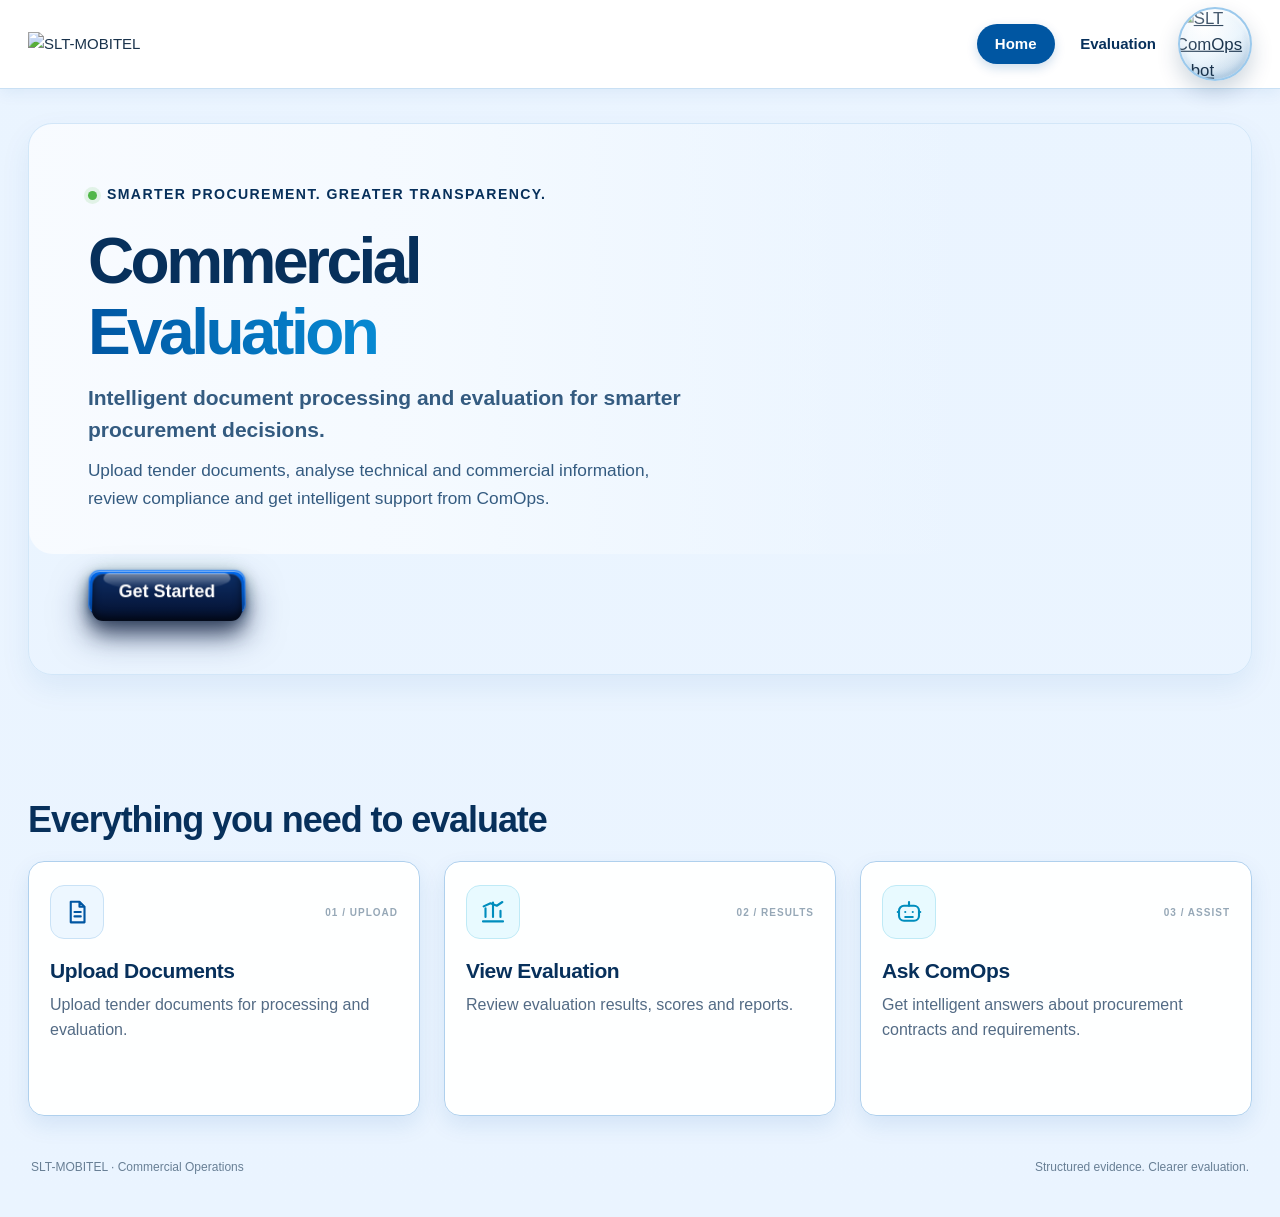
==== commit bd2f9626: "Enhance ComOps chatbot interface and homepage design" ====
--- a/Frontend/Main/main.html
+++ b/Frontend/Main/main.html
@@ -32,7 +32,7 @@
           <p class="hero-support">Intelligent document processing and evaluation for smarter procurement decisions.</p>
           <p class="hero-description">Upload tender documents, analyse technical and commercial information, review compliance and get intelligent support from ComOps.</p>
           <div class="hero-actions">
-            <a class="primary-button" href="/commercial-evaluation" aria-label="Get started and open Commercial Evaluation">Get Started</a>
+            <a class="primary-button btn-3d" href="/commercial-evaluation" aria-label="Get started and open Commercial Evaluation" style="background: #0072FF !important; color: #ffffff !important;">Get Started</a>
           </div>
         </div>
         <div class="hero-visual" aria-label="SLT-MOBITEL office building">
--- a/Frontend/Main/main.css
+++ b/Frontend/Main/main.css
@@ -88,6 +88,13 @@
 .primary-button span, .secondary-button span { font-size: 19px; line-height: 1; }
 .secondary-button { border-color: rgba(220, 239, 252, .38); background: rgba(255,255,255,.07); color: #fff; }
 .secondary-button:hover { transform: translateY(-2px); background: rgba(255,255,255,.14); }
+.primary-button.btn-3d { position: relative; z-index: 0; overflow: visible; margin-top: 30px; border: 1px solid rgba(140, 190, 255, .35); border-bottom: 1px solid rgba(4, 22, 58, .75); border-radius: 11px; background: #0072FF !important; box-shadow: 0 18px 36px rgba(10, 35, 90, .5), 0 6px 14px rgba(10, 35, 90, .35), 0 2px 5px rgba(10, 35, 90, .3), 0 0 22px rgba(80, 183, 72, .12), inset 0 1px 0 rgba(255,255,255,.55), inset 0 -8px 14px rgba(3, 15, 45, .35), inset 0 0 0 1px rgba(120, 180, 255, .14); color: #ffffff !important; text-shadow: 0 1px 2px rgba(3, 18, 50, .5); transition: transform .22s ease, box-shadow .22s ease; }
+.btn-3d::before { position: absolute; z-index: -1; top: 3px; right: 3px; bottom: -7px; left: 3px; border-radius: 11px; background: linear-gradient(180deg, #0d2f66 0%, #081d47 55%, #040f2a 100%); box-shadow: 0 12px 20px rgba(3, 14, 40, .55), inset 0 1px 0 rgba(110, 170, 255, .22), inset 0 -4px 8px rgba(0,0,0,.55); content: ""; transition: transform .22s ease, box-shadow .22s ease; }
+.btn-3d::after { position: absolute; top: 2px; right: 14px; bottom: 55%; left: 14px; border-radius: 9px 9px 60% 60% / 9px 9px 100% 100%; background: linear-gradient(180deg, rgba(255,255,255,.45), rgba(255,255,255,.1) 70%, rgba(255,255,255,0)); content: ""; pointer-events: none; }
+.primary-button.btn-3d:hover { transform: translateY(-3px); box-shadow: 0 24px 44px rgba(10, 35, 90, .55), 0 9px 18px rgba(10, 35, 90, .38), 0 3px 6px rgba(10, 35, 90, .3), inset 0 1px 0 rgba(255,255,255,.6), inset 0 -8px 14px rgba(3, 15, 45, .35), inset 0 0 0 1px rgba(120, 180, 255, .16); }
+.primary-button.btn-3d:hover::before { transform: translateY(3px); box-shadow: 0 16px 26px rgba(3, 14, 40, .6), inset 0 1px 0 rgba(110, 170, 255, .25), inset 0 -4px 8px rgba(0,0,0,.55); }
+.primary-button.btn-3d:active { transform: translateY(4px); box-shadow: 0 8px 16px rgba(10, 35, 90, .4), 0 2px 5px rgba(10, 35, 90, .3), inset 0 1px 0 rgba(255,255,255,.35), inset 0 -4px 10px rgba(3, 15, 45, .4), inset 0 0 0 1px rgba(120, 180, 255, .1); }
+.primary-button.btn-3d:active::before { transform: translateY(-4px); box-shadow: 0 5px 10px rgba(3, 14, 40, .45), inset 0 1px 0 rgba(110, 170, 255, .15), inset 0 -3px 6px rgba(0,0,0,.6); }
 .hero-trust { display: flex; align-items: center; gap: 8px; margin-top: 23px; color: rgba(229, 242, 252, .72); font-size: 11px; }
 .trust-mark { display: grid; width: 17px; height: 17px; place-items: center; border-radius: 50%; background: rgba(80,183,72,.2); color: #8be183; font-size: 11px; font-weight: 900; }
 
@@ -219,9 +226,9 @@
 main { padding: 34px 0 30px; }
 .page-content { gap: 42px; }
 .hero-card {
-  grid-template-columns: minmax(0, 1.04fr) minmax(0, .96fr);
+  grid-template-columns: minmax(0, 1fr);
   gap: 0;
-  min-height: 490px;
+  min-height: 0;
   padding: 0;
   border-radius: 24px;
   background: linear-gradient(115deg, #fff 0%, #f8fbff 59%, #edf7fb 100%);
@@ -272,7 +279,7 @@
 @media (max-width: 1000px) {
   .main-nav { gap: 14px; }
   .nav-link { font-size: 13px; }
-  .hero-card { grid-template-columns: minmax(0, 1fr) minmax(0, .9fr); gap: 0; min-height: 430px; padding: 0; }
+  .hero-card { grid-template-columns: minmax(0, 1fr); gap: 0; min-height: 0; padding: 0; }
   .hero-copy { padding: 34px; }
   .hero-visual, .building-image { min-height: 430px; }
   .hero-card h1 { font-size: clamp(43px, 5vw, 54px); }
@@ -435,7 +442,7 @@
 
 /* Keep the feature cards below the full-height building artwork on desktop. */
 @media (min-width: 1001px) {
-  .capabilities { margin-top: max(0px, calc(59.6vw - 628px)); }
+  .capabilities { margin-top: max(0px, calc(45vw - 500px)); }
 }
 
 /* Three evenly spaced cards fill the row without a vacant fourth column. */
@@ -447,29 +454,32 @@
   min-height: 46px;
   padding-inline: 20px;
   border: 1px solid #174d7d;
-  border-top-color: #8ab3d8;
-  border-left-color: #5488b8;
-  border-right-color: #073363;
-  border-bottom-color: #032447;
+  border-top-color: #8eadd0;
+  border-left-color: #426b99;
+  border-right-color: #062b53;
+  border-bottom-color: #01162f;
   border-radius: 14px;
-  background: linear-gradient(180deg, rgba(255,255,255,.24) 0%, rgba(255,255,255,.07) 40%, transparent 41%), linear-gradient(110deg, #104d88 0%, #07396f 52%, #05264f 100%);
+  background: linear-gradient(180deg, rgba(255,255,255,.3) 0%, rgba(255,255,255,.08) 34%, transparent 35%), linear-gradient(110deg, #0b3f76 0%, #062d5c 54%, #031b3a 100%);
   color: #fff;
   font-size: 18px;
   font-weight: 750;
   text-align: center;
   text-shadow: 0 1px 1px rgba(0,18,42,.4);
-  box-shadow: 0 4px 0 #031a35, 0 9px 18px rgba(2,24,52,.27), inset 0 2px 1px rgba(255,255,255,.58), inset 2px 0 2px rgba(255,255,255,.18), inset -2px 0 3px rgba(0,16,38,.2), inset 0 -4px 6px rgba(0,16,38,.38);
-  transition: transform .16s ease, box-shadow .16s ease, background .16s ease;
+  transform: perspective(520px) rotateX(7deg);
+  transform-origin: center bottom;
+  transform-style: preserve-3d;
+  box-shadow: 0 7px 0 #01152c, 0 13px 20px rgba(2,19,43,.34), inset 0 2px 2px rgba(255,255,255,.7), inset 2px 0 2px rgba(255,255,255,.2), inset -2px 0 3px rgba(0,12,30,.3), inset 0 -6px 8px rgba(0,12,30,.52);
+  transition: transform .18s ease, box-shadow .18s ease, background .18s ease;
 }
 .primary-button:hover {
-  transform: translateY(-2px);
-  background: linear-gradient(180deg, rgba(255,255,255,.3) 0%, rgba(255,255,255,.09) 40%, transparent 41%), linear-gradient(110deg, #165993 0%, #0a477d 52%, #073260 100%);
-  box-shadow: 0 5px 0 #031a35, 0 12px 22px rgba(2,24,52,.32), inset 0 2px 1px rgba(255,255,255,.64), inset 2px 0 2px rgba(255,255,255,.2), inset -2px 0 3px rgba(0,16,38,.16), inset 0 -4px 6px rgba(0,16,38,.32);
+  transform: perspective(520px) rotateX(4deg) translateY(-3px);
+  background: linear-gradient(180deg, rgba(255,255,255,.34) 0%, rgba(255,255,255,.1) 34%, transparent 35%), linear-gradient(110deg, #104b85 0%, #07376d 54%, #04234a 100%);
+  box-shadow: 0 9px 0 #01152c, 0 17px 26px rgba(2,19,43,.4), inset 0 2px 2px rgba(255,255,255,.75), inset 2px 0 2px rgba(255,255,255,.22), inset -2px 0 3px rgba(0,12,30,.24), inset 0 -5px 7px rgba(0,12,30,.44);
 }
 .primary-button:active {
-  transform: translateY(2px);
+  transform: perspective(520px) rotateX(0deg) translateY(5px);
   background: linear-gradient(180deg, #083767, #042750);
-  box-shadow: 0 1px 0 #031a35, 0 3px 7px rgba(2,24,52,.22), inset 0 2px 4px rgba(0,15,35,.3), inset 0 1px 1px rgba(255,255,255,.16);
+  box-shadow: 0 2px 0 #01152c, 0 4px 8px rgba(2,19,43,.24), inset 0 3px 5px rgba(0,15,35,.38), inset 0 1px 1px rgba(255,255,255,.2);
 }
 
 @media (max-width: 1000px) {
@@ -506,3 +516,10 @@
 @media (max-width: 380px) {
   .header-robot { width: 58px; height: 58px; flex-basis: 58px; }
 }
+
+/* Bring the feature cards closer to the hero artwork and sharpen their readability. */
+.section-heading h2 { font-size: clamp(28px, 3vw, 36px); font-weight: 750; letter-spacing: -.03em; }
+.feature-card { border-color: #afd0ed; }
+.feature-card:hover { border-color: #7eb4df; }
+.feature-card h3 { color: #07305b; font-size: 21px; font-weight: 700; letter-spacing: -.02em; line-height: 1.3; }
+.feature-card p { color: #536b85; font-size: 16px; font-weight: 450; line-height: 1.6; }
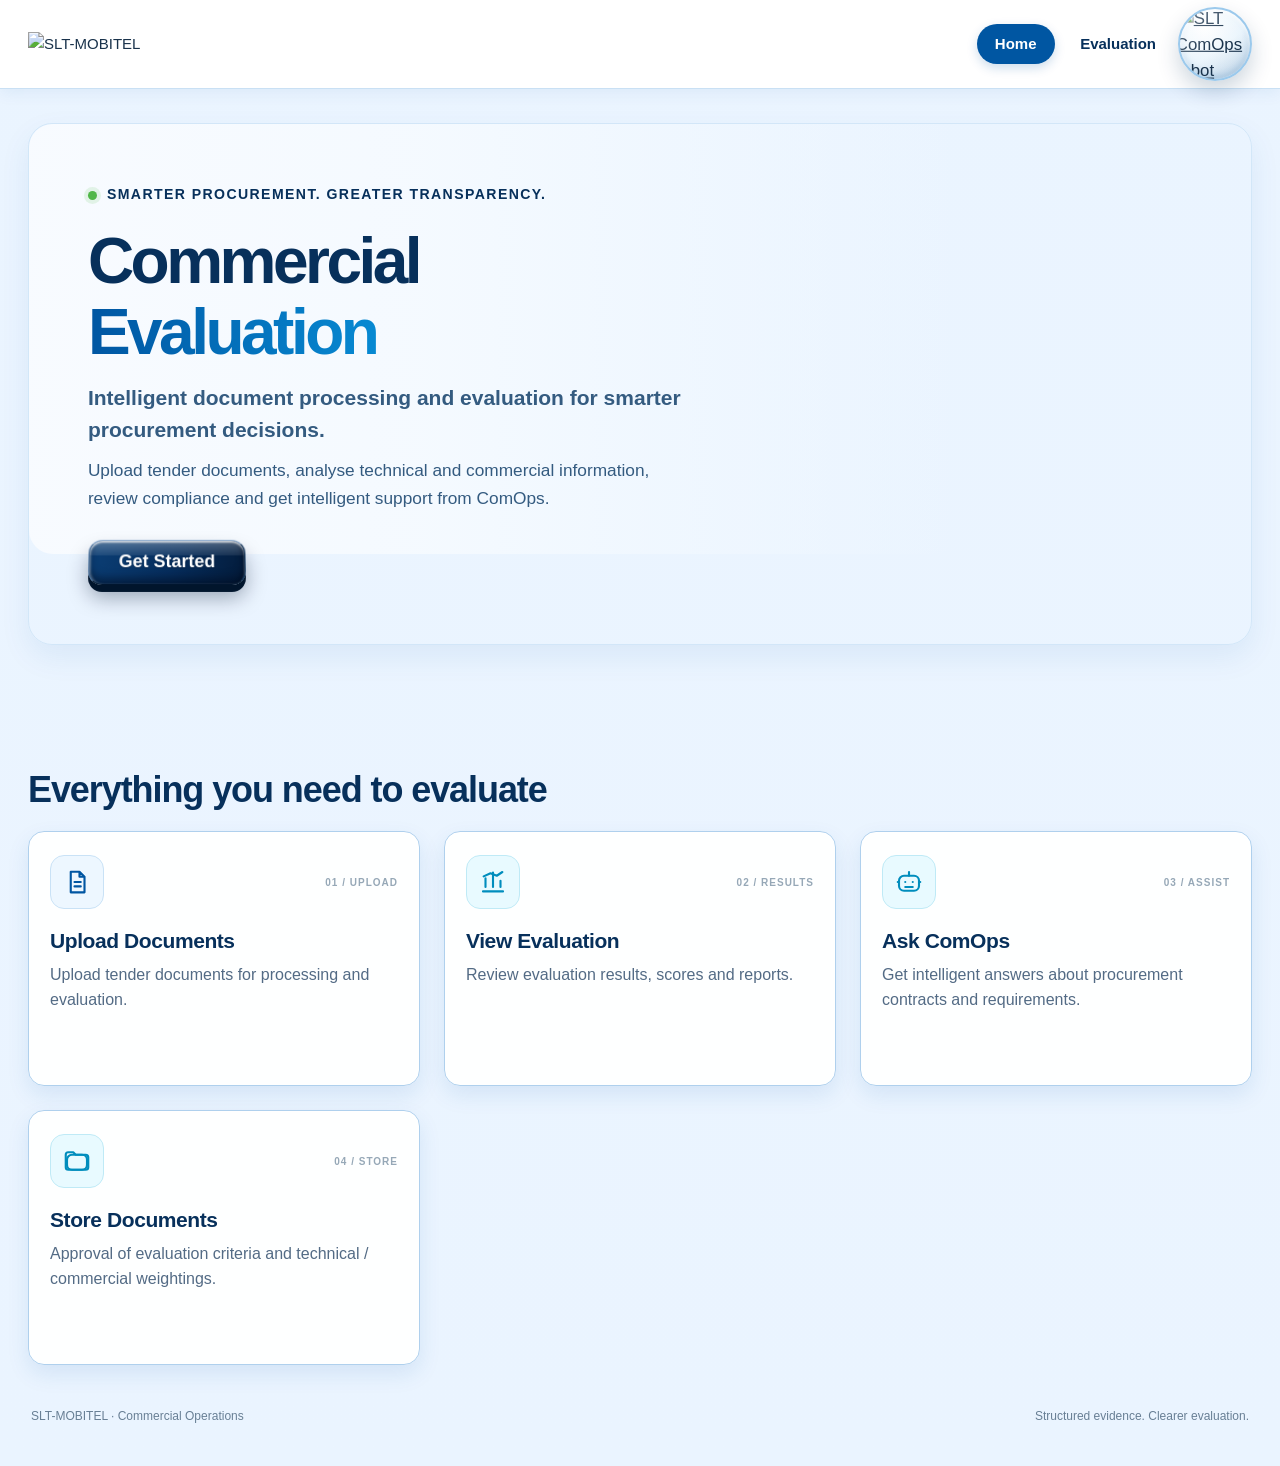
==== commit 2fa479e0: "store the downloaded excel file in View Evaluation card in home page" ====
--- a/Frontend/Main/main.html
+++ b/Frontend/Main/main.html
@@ -32,7 +32,7 @@
           <p class="hero-support">Intelligent document processing and evaluation for smarter procurement decisions.</p>
           <p class="hero-description">Upload tender documents, analyse technical and commercial information, review compliance and get intelligent support from ComOps.</p>
           <div class="hero-actions">
-            <a class="primary-button btn-3d" href="/commercial-evaluation" aria-label="Get started and open Commercial Evaluation" style="background: #0072FF !important; color: #ffffff !important;">Get Started</a>
+            <a class="primary-button" href="/commercial-evaluation" aria-label="Get started and open Commercial Evaluation">Get Started</a>
           </div>
         </div>
         <div class="hero-visual" aria-label="SLT-MOBITEL office building">
@@ -51,13 +51,17 @@
             <div class="feature-heading"><span class="feature-icon" aria-hidden="true"><svg viewBox="0 0 24 24"><path d="M7 3.75h7l4 4v12.5H7zM14 3.75v4h4M10 12h5M10 15.5h5"/></svg></span><span class="feature-index">01 / UPLOAD</span></div>
             <h3>Upload Documents</h3><p>Upload tender documents for processing and evaluation.</p>
           </a>
-          <a class="feature-card feature-pricing" href="/commercial-evaluation" aria-label="Open the evaluation workspace to view results">
+          <a class="feature-card feature-pricing" href="/commercial-evaluation#view" aria-label="Open the evaluation workspace to view results">
             <div class="feature-heading"><span class="feature-icon" aria-hidden="true"><svg viewBox="0 0 24 24"><path d="M4 19.5h16M6 16V9m6 7V4.5m6 11.5v-5"/><path d="M4.5 7.5 10 5l5 2 4.5-3"/></svg></span><span class="feature-index">02 / RESULTS</span></div>
             <h3>View Evaluation</h3><p>Review evaluation results, scores and reports.</p>
           </a>
           <a class="feature-card feature-comops" href="/chatbot" aria-label="Ask ComOps about procurement contracts and requirements">
             <div class="feature-heading"><span class="feature-icon" aria-hidden="true"><svg viewBox="0 0 24 24"><rect x="4" y="7" width="16" height="12" rx="4"/><path d="M9 12h.01M15 12h.01M9 16h6M12 4v3M3 12h1M20 12h1"/></svg></span><span class="feature-index">03 / ASSIST</span></div>
             <h3>Ask ComOps</h3><p>Get intelligent answers about procurement contracts and requirements.</p>
+          </a>
+          <a class="feature-card feature-comops" href="/store-documents" aria-label="Ask ComOps about procurement contracts and requirements">
+            <div class="feature-heading"><span class="feature-icon" aria-hidden="true"><svg viewBox="0 0 24 24"><rect x="4" y="7" width="16" height="12" rx="4"/><path d="M3 7a2 2 0 0 1 2-2h4l2 2h8a2 2 0 0 1 2 2v8a2 2 0 0 1-2 2H5a2 2 0 0 1-2-2z"/></svg></span><span class="feature-index">04 / STORE</span></div>
+            <h3>Store Documents</h3><p>Approval of evaluation criteria and technical / commercial weightings.</p>
           </a>
         </div>
       </section>
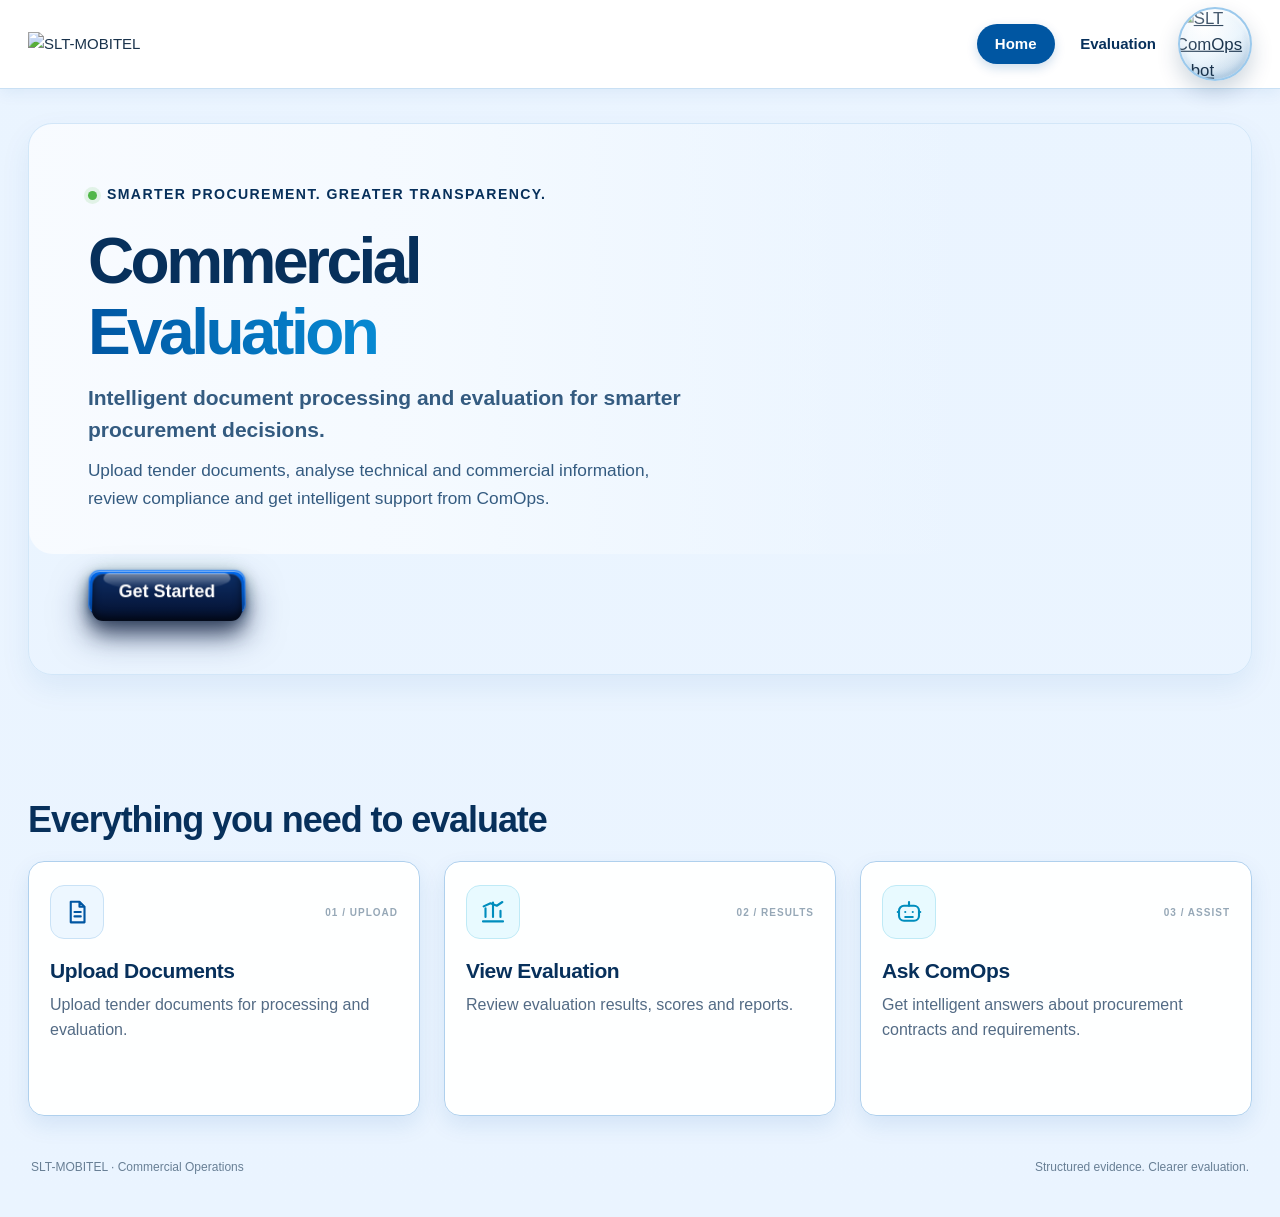
==== commit 29ca4ecb: "calculate the overall scores of the bidders and store in database and create the excel file" ====
--- a/Frontend/Main/main.html
+++ b/Frontend/Main/main.html
@@ -32,7 +32,7 @@
           <p class="hero-support">Intelligent document processing and evaluation for smarter procurement decisions.</p>
           <p class="hero-description">Upload tender documents, analyse technical and commercial information, review compliance and get intelligent support from ComOps.</p>
           <div class="hero-actions">
-            <a class="primary-button" href="/commercial-evaluation" aria-label="Get started and open Commercial Evaluation">Get Started</a>
+            <a class="primary-button btn-3d" href="/commercial-evaluation" aria-label="Get started and open Commercial Evaluation" style="background: #0072FF !important; color: #ffffff !important;">Get Started</a>
           </div>
         </div>
         <div class="hero-visual" aria-label="SLT-MOBITEL office building">
@@ -59,10 +59,6 @@
             <div class="feature-heading"><span class="feature-icon" aria-hidden="true"><svg viewBox="0 0 24 24"><rect x="4" y="7" width="16" height="12" rx="4"/><path d="M9 12h.01M15 12h.01M9 16h6M12 4v3M3 12h1M20 12h1"/></svg></span><span class="feature-index">03 / ASSIST</span></div>
             <h3>Ask ComOps</h3><p>Get intelligent answers about procurement contracts and requirements.</p>
           </a>
-          <a class="feature-card feature-comops" href="/store-documents" aria-label="Ask ComOps about procurement contracts and requirements">
-            <div class="feature-heading"><span class="feature-icon" aria-hidden="true"><svg viewBox="0 0 24 24"><rect x="4" y="7" width="16" height="12" rx="4"/><path d="M3 7a2 2 0 0 1 2-2h4l2 2h8a2 2 0 0 1 2 2v8a2 2 0 0 1-2 2H5a2 2 0 0 1-2-2z"/></svg></span><span class="feature-index">04 / STORE</span></div>
-            <h3>Store Documents</h3><p>Approval of evaluation criteria and technical / commercial weightings.</p>
-          </a>
         </div>
       </section>
 
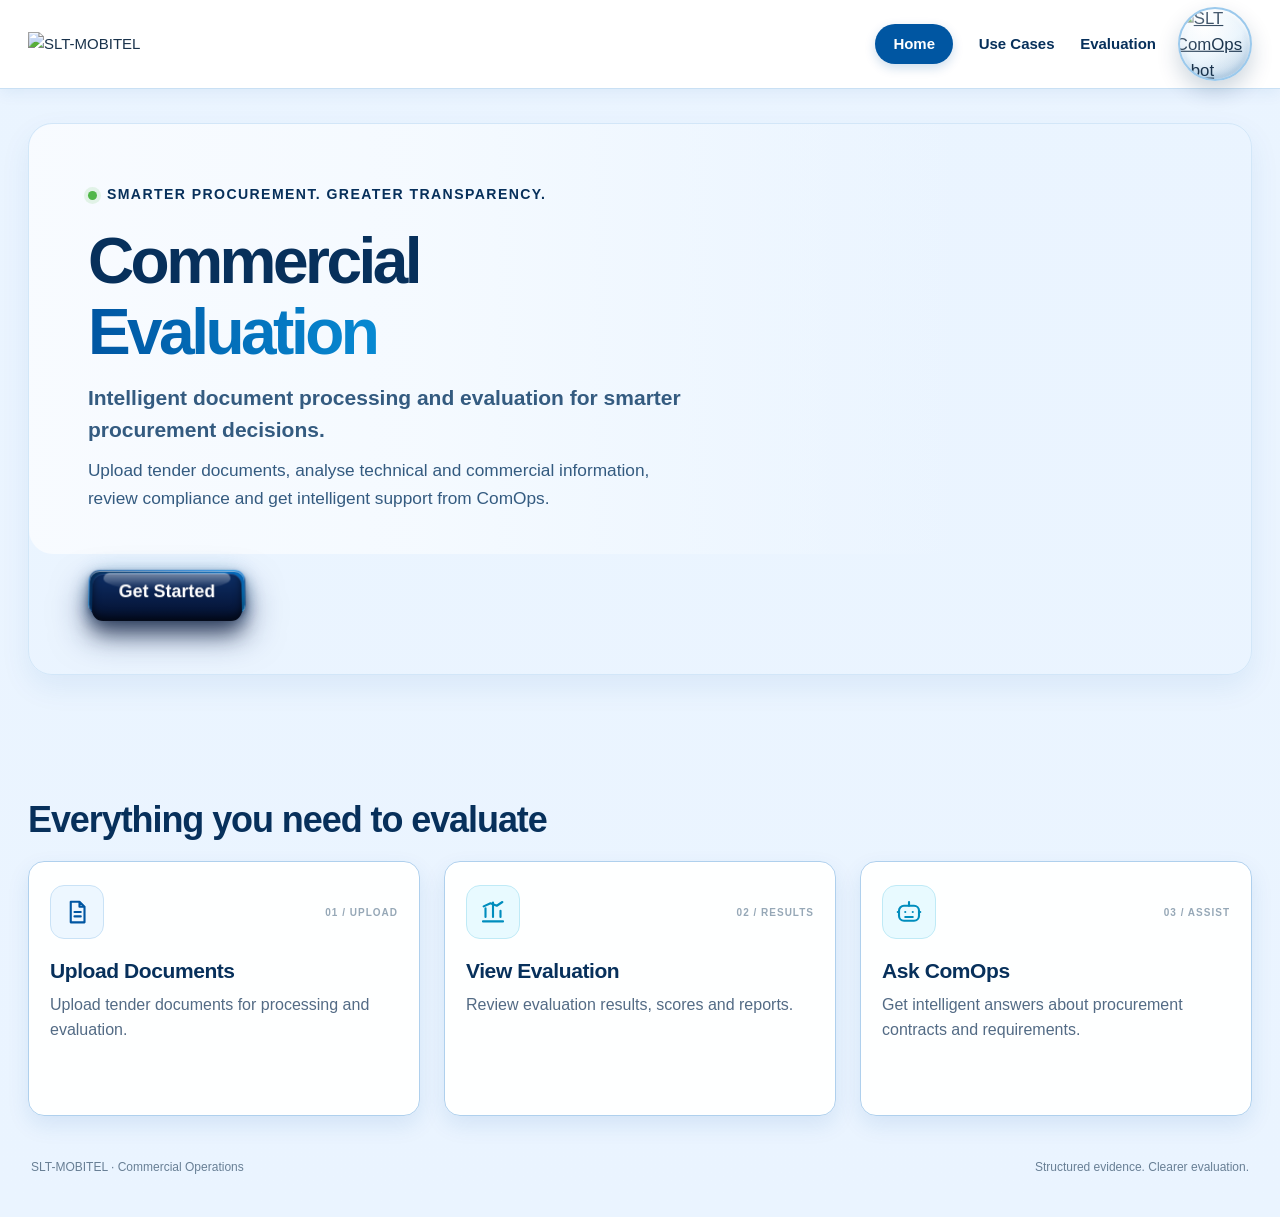
==== commit fb97d27b: "Add Commercial Evaluation use cases page" ====
--- a/Frontend/Main/main.html
+++ b/Frontend/Main/main.html
@@ -15,6 +15,7 @@
       </a>
       <nav class="main-nav" aria-label="Main navigation">
         <a class="nav-link" href="/" aria-current="page">Home</a>
+        <a class="nav-link" href="/commercial-use-cases">Use Cases</a>
         <a class="nav-link" href="/commercial-evaluation">Evaluation</a>
         <a class="robot-display header-robot" href="/chatbot" aria-label="Open ComOps chatbot" title="Open ComOps chatbot">
           <img class="robot-art" src="/chatbot.jpg" alt="SLT ComOps robot">
@@ -32,7 +33,7 @@
           <p class="hero-support">Intelligent document processing and evaluation for smarter procurement decisions.</p>
           <p class="hero-description">Upload tender documents, analyse technical and commercial information, review compliance and get intelligent support from ComOps.</p>
           <div class="hero-actions">
-            <a class="primary-button btn-3d" href="/commercial-evaluation" aria-label="Get started and open Commercial Evaluation" style="background: #0072FF !important; color: #ffffff !important;">Get Started</a>
+            <a class="primary-button btn-3d" href="/commercial-use-cases" aria-label="Get started and explore Commercial Evaluation use cases">Get Started</a>
           </div>
         </div>
         <div class="hero-visual" aria-label="SLT-MOBITEL office building">
--- a/Frontend/Main/main.css
+++ b/Frontend/Main/main.css
@@ -88,12 +88,12 @@
 .primary-button span, .secondary-button span { font-size: 19px; line-height: 1; }
 .secondary-button { border-color: rgba(220, 239, 252, .38); background: rgba(255,255,255,.07); color: #fff; }
 .secondary-button:hover { transform: translateY(-2px); background: rgba(255,255,255,.14); }
-.primary-button.btn-3d { position: relative; z-index: 0; overflow: visible; margin-top: 30px; border: 1px solid rgba(140, 190, 255, .35); border-bottom: 1px solid rgba(4, 22, 58, .75); border-radius: 11px; background: #0072FF !important; box-shadow: 0 18px 36px rgba(10, 35, 90, .5), 0 6px 14px rgba(10, 35, 90, .35), 0 2px 5px rgba(10, 35, 90, .3), 0 0 22px rgba(80, 183, 72, .12), inset 0 1px 0 rgba(255,255,255,.55), inset 0 -8px 14px rgba(3, 15, 45, .35), inset 0 0 0 1px rgba(120, 180, 255, .14); color: #ffffff !important; text-shadow: 0 1px 2px rgba(3, 18, 50, .5); transition: transform .22s ease, box-shadow .22s ease; }
+.primary-button.btn-3d { position: relative; z-index: 0; overflow: visible; margin-top: 30px; border: 1px solid rgba(140, 190, 255, .35); border-bottom: 1px solid rgba(4, 22, 58, .75); border-radius: 11px; background: linear-gradient(135deg, #07305B 0%, #0056A2 42%, #087BD3 82%, #00B4EB 118%) !important; box-shadow: 0 18px 36px rgba(10, 35, 90, .5), 0 6px 14px rgba(10, 35, 90, .35), 0 2px 5px rgba(10, 35, 90, .3), 0 0 24px rgba(0, 180, 235, .16), inset 0 1px 0 rgba(255,255,255,.55), inset 0 -8px 14px rgba(3, 15, 45, .38), inset 0 0 0 1px rgba(120, 180, 255, .14); color: #ffffff !important; text-shadow: 0 1px 2px rgba(3, 18, 50, .5); transition: transform .22s ease, box-shadow .22s ease; }
 .btn-3d::before { position: absolute; z-index: -1; top: 3px; right: 3px; bottom: -7px; left: 3px; border-radius: 11px; background: linear-gradient(180deg, #0d2f66 0%, #081d47 55%, #040f2a 100%); box-shadow: 0 12px 20px rgba(3, 14, 40, .55), inset 0 1px 0 rgba(110, 170, 255, .22), inset 0 -4px 8px rgba(0,0,0,.55); content: ""; transition: transform .22s ease, box-shadow .22s ease; }
 .btn-3d::after { position: absolute; top: 2px; right: 14px; bottom: 55%; left: 14px; border-radius: 9px 9px 60% 60% / 9px 9px 100% 100%; background: linear-gradient(180deg, rgba(255,255,255,.45), rgba(255,255,255,.1) 70%, rgba(255,255,255,0)); content: ""; pointer-events: none; }
-.primary-button.btn-3d:hover { transform: translateY(-3px); box-shadow: 0 24px 44px rgba(10, 35, 90, .55), 0 9px 18px rgba(10, 35, 90, .38), 0 3px 6px rgba(10, 35, 90, .3), inset 0 1px 0 rgba(255,255,255,.6), inset 0 -8px 14px rgba(3, 15, 45, .35), inset 0 0 0 1px rgba(120, 180, 255, .16); }
+.primary-button.btn-3d:hover { transform: translateY(-3px); background: linear-gradient(135deg, #0B3D70 0%, #0A63B8 42%, #0E93E0 82%, #14C8F2 118%) !important; box-shadow: 0 24px 44px rgba(10, 35, 90, .55), 0 9px 18px rgba(10, 35, 90, .38), 0 3px 6px rgba(10, 35, 90, .3), 0 0 30px rgba(0, 180, 235, .28), inset 0 1px 0 rgba(255,255,255,.6), inset 0 -8px 14px rgba(3, 15, 45, .35), inset 0 0 0 1px rgba(120, 180, 255, .16); }
 .primary-button.btn-3d:hover::before { transform: translateY(3px); box-shadow: 0 16px 26px rgba(3, 14, 40, .6), inset 0 1px 0 rgba(110, 170, 255, .25), inset 0 -4px 8px rgba(0,0,0,.55); }
-.primary-button.btn-3d:active { transform: translateY(4px); box-shadow: 0 8px 16px rgba(10, 35, 90, .4), 0 2px 5px rgba(10, 35, 90, .3), inset 0 1px 0 rgba(255,255,255,.35), inset 0 -4px 10px rgba(3, 15, 45, .4), inset 0 0 0 1px rgba(120, 180, 255, .1); }
+.primary-button.btn-3d:active { transform: translateY(4px); background: linear-gradient(135deg, #062A52 0%, #004A85 45%, #07639E 85%, #0A8FC4 120%) !important; box-shadow: 0 8px 16px rgba(10, 35, 90, .4), 0 2px 5px rgba(10, 35, 90, .3), inset 0 1px 0 rgba(255,255,255,.35), inset 0 -4px 10px rgba(3, 15, 45, .4), inset 0 0 0 1px rgba(120, 180, 255, .1); }
 .primary-button.btn-3d:active::before { transform: translateY(-4px); box-shadow: 0 5px 10px rgba(3, 14, 40, .45), inset 0 1px 0 rgba(110, 170, 255, .15), inset 0 -3px 6px rgba(0,0,0,.6); }
 .hero-trust { display: flex; align-items: center; gap: 8px; margin-top: 23px; color: rgba(229, 242, 252, .72); font-size: 11px; }
 .trust-mark { display: grid; width: 17px; height: 17px; place-items: center; border-radius: 50%; background: rgba(80,183,72,.2); color: #8be183; font-size: 11px; font-weight: 900; }
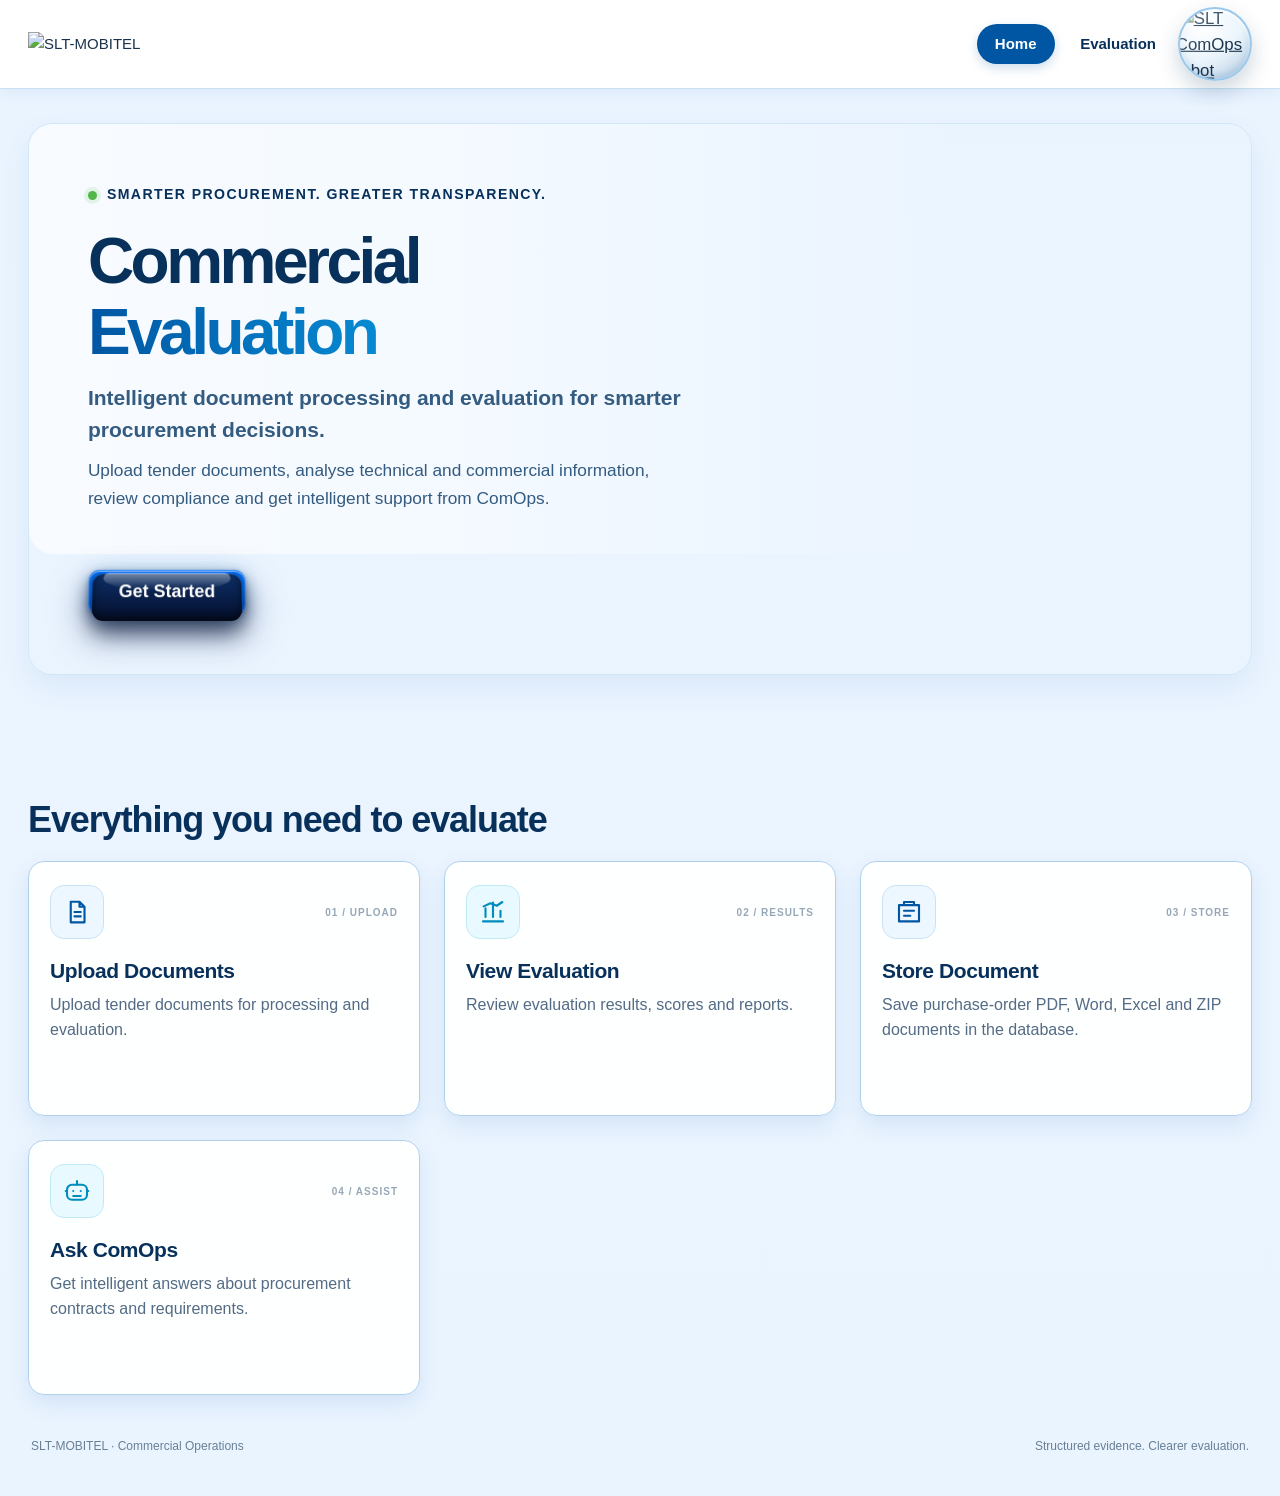
==== commit b15d5901: "modify the files to get the previous Purchase details according to the present bidder detials. 90% s" ====
--- a/Frontend/Main/main.html
+++ b/Frontend/Main/main.html
@@ -15,7 +15,6 @@
       </a>
       <nav class="main-nav" aria-label="Main navigation">
         <a class="nav-link" href="/" aria-current="page">Home</a>
-        <a class="nav-link" href="/commercial-use-cases">Use Cases</a>
         <a class="nav-link" href="/commercial-evaluation">Evaluation</a>
         <a class="robot-display header-robot" href="/chatbot" aria-label="Open ComOps chatbot" title="Open ComOps chatbot">
           <img class="robot-art" src="/chatbot.jpg" alt="SLT ComOps robot">
@@ -33,7 +32,7 @@
           <p class="hero-support">Intelligent document processing and evaluation for smarter procurement decisions.</p>
           <p class="hero-description">Upload tender documents, analyse technical and commercial information, review compliance and get intelligent support from ComOps.</p>
           <div class="hero-actions">
-            <a class="primary-button btn-3d" href="/commercial-use-cases" aria-label="Get started and explore Commercial Evaluation use cases">Get Started</a>
+            <a class="primary-button btn-3d" href="/commercial-evaluation" aria-label="Get started and open Commercial Evaluation" style="background: #0072FF !important; color: #ffffff !important;">Get Started</a>
           </div>
         </div>
         <div class="hero-visual" aria-label="SLT-MOBITEL office building">
@@ -56,8 +55,12 @@
             <div class="feature-heading"><span class="feature-icon" aria-hidden="true"><svg viewBox="0 0 24 24"><path d="M4 19.5h16M6 16V9m6 7V4.5m6 11.5v-5"/><path d="M4.5 7.5 10 5l5 2 4.5-3"/></svg></span><span class="feature-index">02 / RESULTS</span></div>
             <h3>View Evaluation</h3><p>Review evaluation results, scores and reports.</p>
           </a>
+          <a class="feature-card feature-store" href="/store-documents" aria-label="Store purchase-order documents">
+            <div class="feature-heading"><span class="feature-icon" aria-hidden="true"><svg viewBox="0 0 24 24"><path d="M4 6.5h16v13H4zM8 6.5V4h8v2.5M8 11h8M8 15h5"/></svg></span><span class="feature-index">03 / STORE</span></div>
+            <h3>Store Document</h3><p>Save purchase-order PDF, Word, Excel and ZIP documents in the database.</p>
+          </a>
           <a class="feature-card feature-comops" href="/chatbot" aria-label="Ask ComOps about procurement contracts and requirements">
-            <div class="feature-heading"><span class="feature-icon" aria-hidden="true"><svg viewBox="0 0 24 24"><rect x="4" y="7" width="16" height="12" rx="4"/><path d="M9 12h.01M15 12h.01M9 16h6M12 4v3M3 12h1M20 12h1"/></svg></span><span class="feature-index">03 / ASSIST</span></div>
+            <div class="feature-heading"><span class="feature-icon" aria-hidden="true"><svg viewBox="0 0 24 24"><rect x="4" y="7" width="16" height="12" rx="4"/><path d="M9 12h.01M15 12h.01M9 16h6M12 4v3M3 12h1M20 12h1"/></svg></span><span class="feature-index">04 / ASSIST</span></div>
             <h3>Ask ComOps</h3><p>Get intelligent answers about procurement contracts and requirements.</p>
           </a>
         </div>
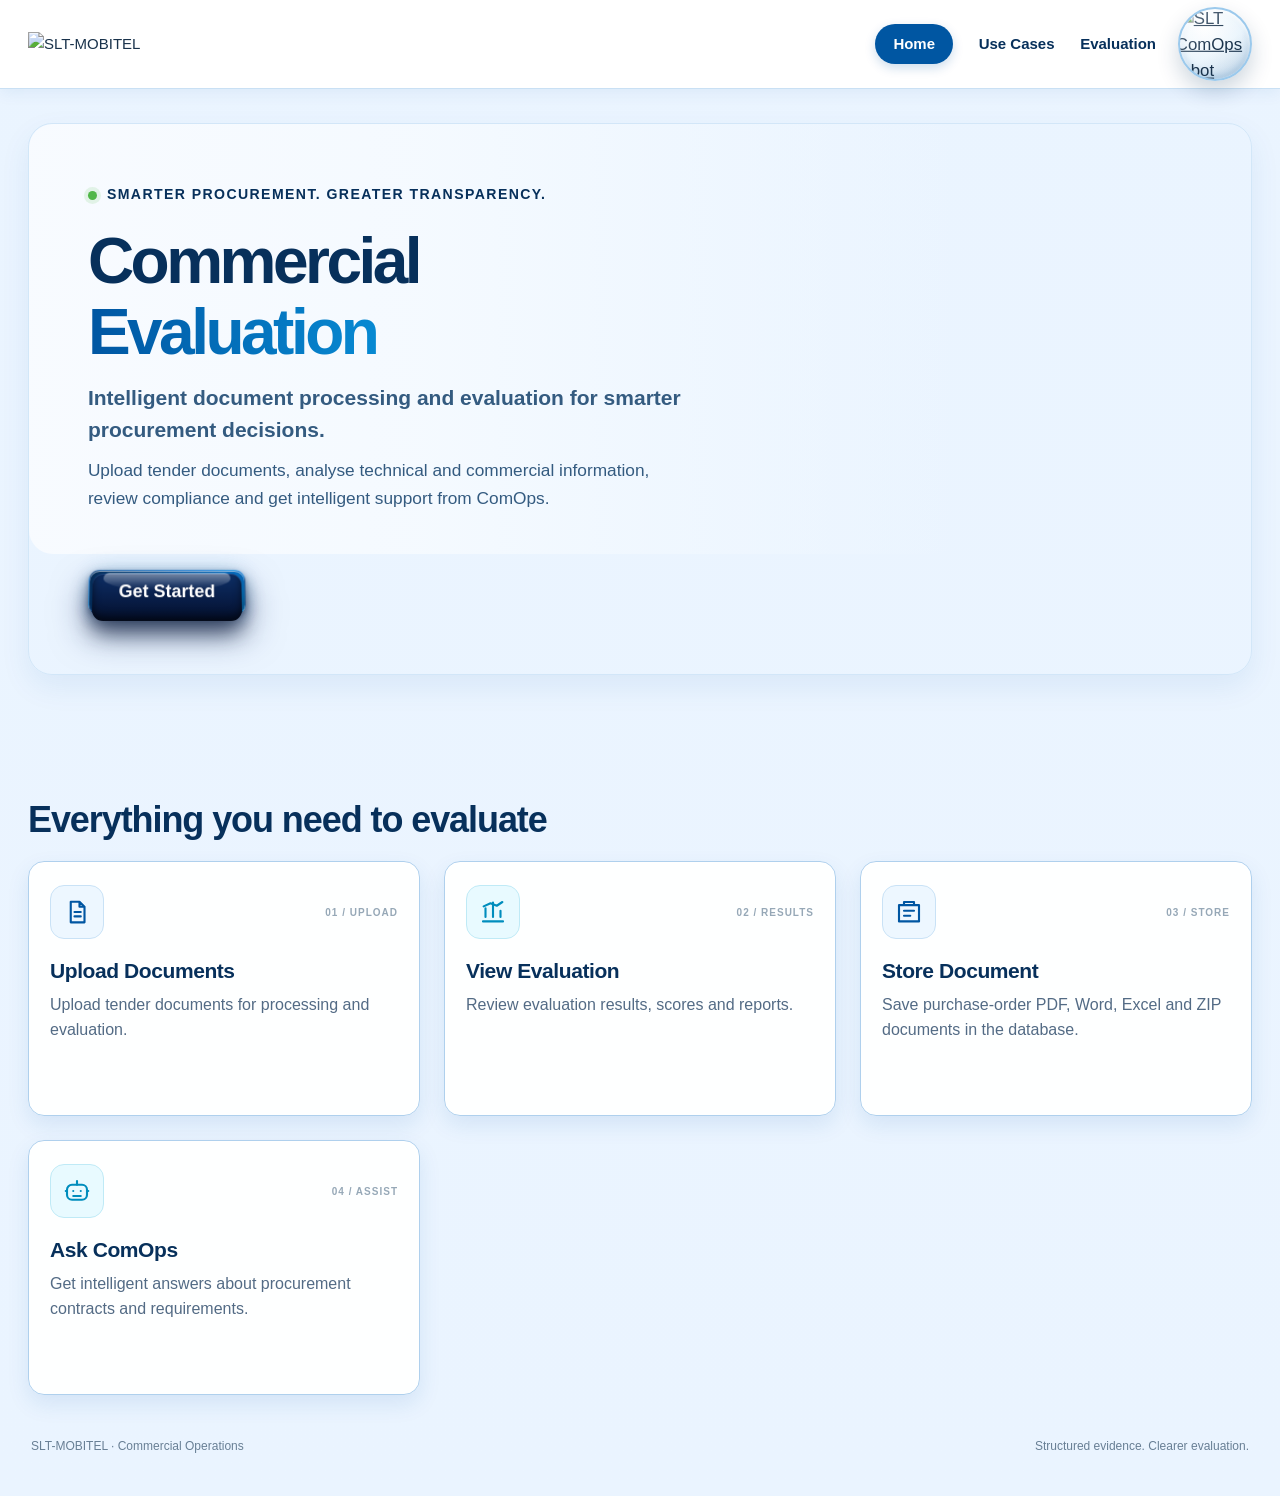
==== commit 9851bf3f: "Merge pull request #29 from yuwanima/Janith modify the files to get the previous Purchase details ac" ====
--- a/Frontend/Main/main.html
+++ b/Frontend/Main/main.html
@@ -15,6 +15,7 @@
       </a>
       <nav class="main-nav" aria-label="Main navigation">
         <a class="nav-link" href="/" aria-current="page">Home</a>
+        <a class="nav-link" href="/commercial-use-cases">Use Cases</a>
         <a class="nav-link" href="/commercial-evaluation">Evaluation</a>
         <a class="robot-display header-robot" href="/chatbot" aria-label="Open ComOps chatbot" title="Open ComOps chatbot">
           <img class="robot-art" src="/chatbot.jpg" alt="SLT ComOps robot">
@@ -32,7 +33,7 @@
           <p class="hero-support">Intelligent document processing and evaluation for smarter procurement decisions.</p>
           <p class="hero-description">Upload tender documents, analyse technical and commercial information, review compliance and get intelligent support from ComOps.</p>
           <div class="hero-actions">
-            <a class="primary-button btn-3d" href="/commercial-evaluation" aria-label="Get started and open Commercial Evaluation" style="background: #0072FF !important; color: #ffffff !important;">Get Started</a>
+            <a class="primary-button btn-3d" href="/commercial-use-cases" aria-label="Get started and explore Commercial Evaluation use cases">Get Started</a>
           </div>
         </div>
         <div class="hero-visual" aria-label="SLT-MOBITEL office building">
